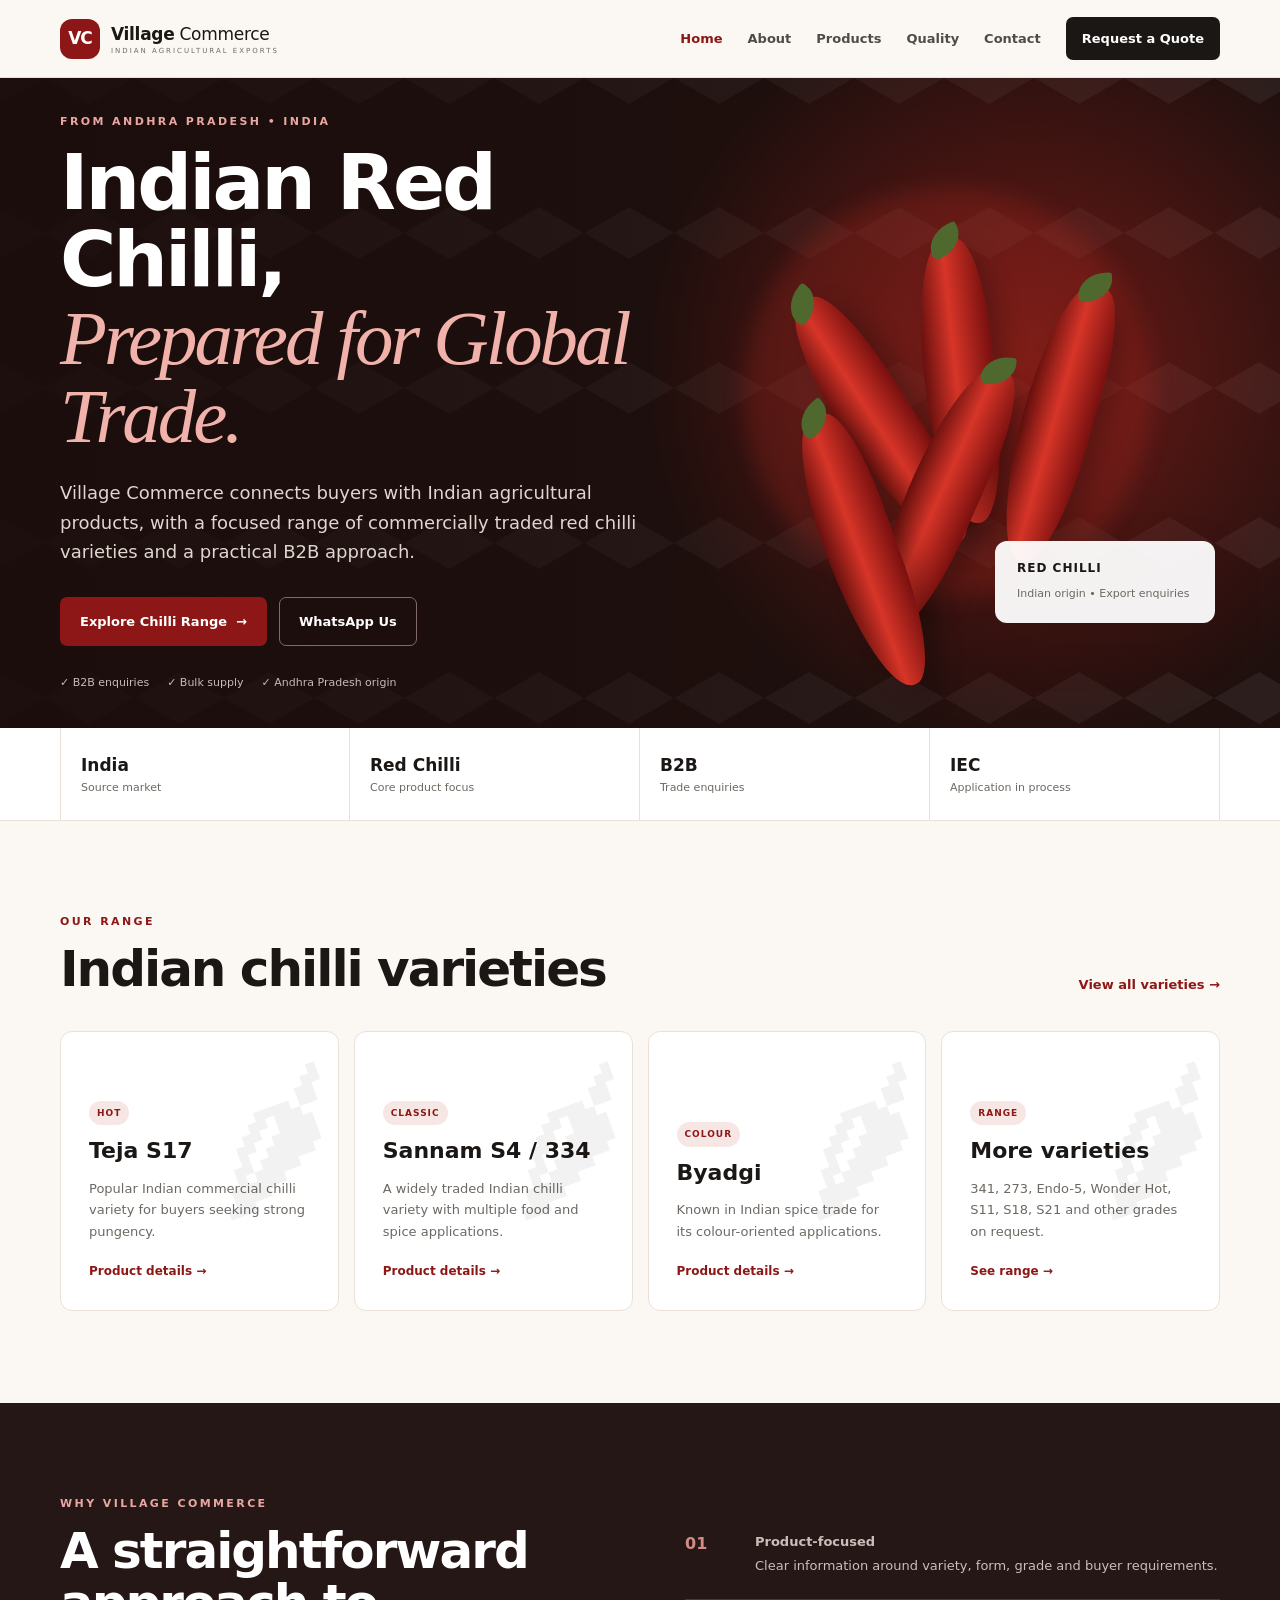
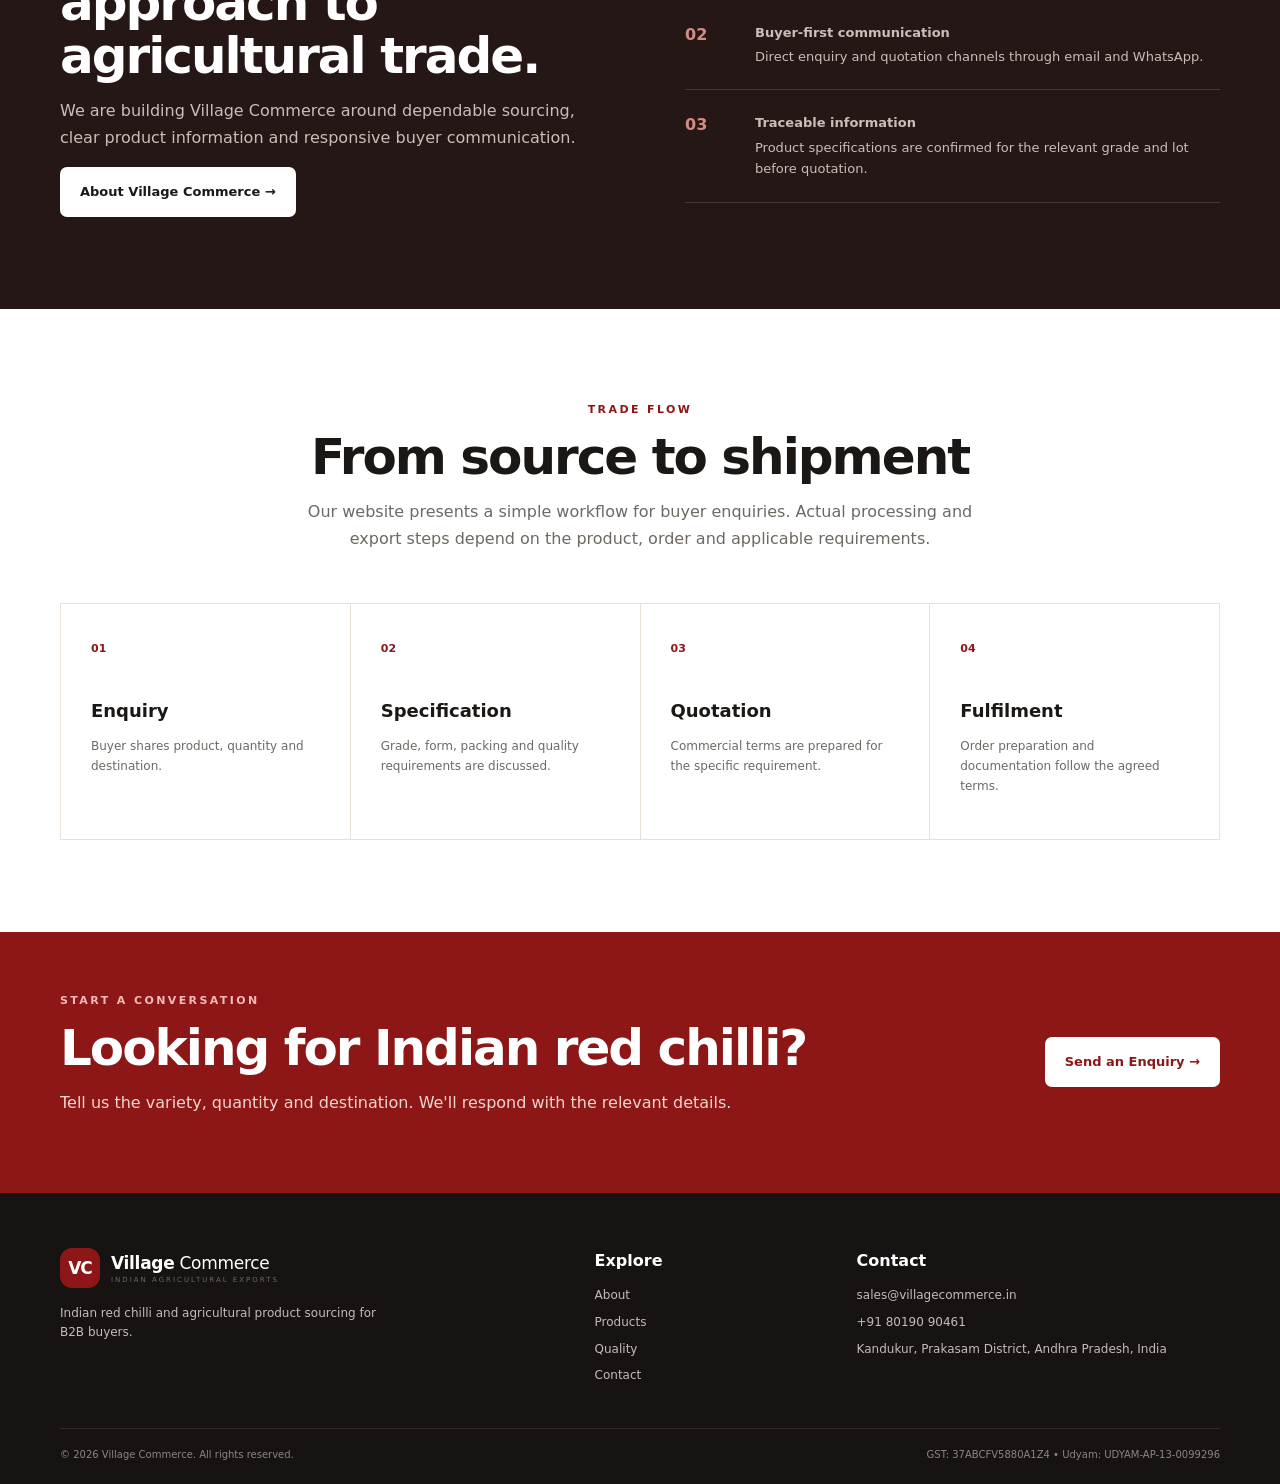
==== index.html @ 152e1442 "Build Village Commerce website" ====
<!DOCTYPE html>
<html lang="en">
<head>
  <meta charset="UTF-8">
  <meta name="viewport" content="width=device-width, initial-scale=1.0">
  <meta name="description" content="Village Commerce — Indian red chilli exporter and agricultural products supplier from Andhra Pradesh, India.">
  <meta name="theme-color" content="#8d1717">
  <title>Village Commerce | Indian Red Chilli Exporter</title>
  <link rel="stylesheet" href="styles.css">
</head>
<body>
<header class="site-header">
  <div class="container nav-wrap">
    <a class="brand" href="index.html"><span class="brand-mark">VC</span><span><b>Village</b> Commerce<small>INDIAN AGRICULTURAL EXPORTS</small></span></a>
    <button class="menu-toggle" aria-label="Open menu">☰</button>
    <nav>
      <a class="active" href="index.html">Home</a>
      <a href="about.html">About</a>
      <a href="products.html">Products</a>
      <a href="quality.html">Quality</a>
      <a href="contact.html">Contact</a>
      <a class="nav-cta" href="contact.html">Request a Quote</a>
    </nav>
  </div>
</header>

<main>
<section class="hero">
  <div class="hero-pattern"></div>
  <div class="container hero-grid">
    <div class="hero-copy">
      <p class="eyebrow">FROM ANDHRA PRADESH • INDIA</p>
      <h1>Indian Red Chilli,<br><em>Prepared for Global Trade.</em></h1>
      <p class="lead">Village Commerce connects buyers with Indian agricultural products, with a focused range of commercially traded red chilli varieties and a practical B2B approach.</p>
      <div class="hero-actions">
        <a class="btn btn-primary" href="products.html">Explore Chilli Range <span>→</span></a>
        <a class="btn btn-ghost" href="https://wa.me/918019090461?text=Hello%20Village%20Commerce%2C%20I%20would%20like%20to%20enquire%20about%20your%20red%20chilli%20products." target="_blank" rel="noopener">WhatsApp Us</a>
      </div>
      <div class="trust-row">
        <span>✓ B2B enquiries</span><span>✓ Bulk supply</span><span>✓ Andhra Pradesh origin</span>
      </div>
    </div>
    <div class="hero-art">
      <div class="art-glow"></div>
      <div class="chilli-cluster">
        <div class="chilli c1"></div><div class="chilli c2"></div><div class="chilli c3"></div><div class="chilli c4"></div><div class="chilli c5"></div>
      </div>
      <div class="art-card"><b>RED CHILLI</b><span>Indian origin • Export enquiries</span></div>
    </div>
  </div>
</section>

<section class="stats">
  <div class="container stat-grid">
    <div><strong>India</strong><span>Source market</span></div>
    <div><strong>Red Chilli</strong><span>Core product focus</span></div>
    <div><strong>B2B</strong><span>Trade enquiries</span></div>
    <div><strong>IEC</strong><span>Application in process</span></div>
  </div>
</section>

<section class="section">
  <div class="container">
    <div class="section-head">
      <div><p class="eyebrow">OUR RANGE</p><h2>Indian chilli varieties</h2></div>
      <a class="text-link" href="products.html">View all varieties →</a>
    </div>
    <div class="product-grid">
      <a class="product-card featured" href="products.html#teja"><span class="pill">HOT</span><h3>Teja S17</h3><p>Popular Indian commercial chilli variety for buyers seeking strong pungency.</p><span class="card-link">Product details →</span></a>
      <a class="product-card" href="products.html#sannam"><span class="pill">CLASSIC</span><h3>Sannam S4 / 334</h3><p>A widely traded Indian chilli variety with multiple food and spice applications.</p><span class="card-link">Product details →</span></a>
      <a class="product-card" href="products.html#byadgi"><span class="pill">COLOUR</span><h3>Byadgi</h3><p>Known in Indian spice trade for its colour-oriented applications.</p><span class="card-link">Product details →</span></a>
      <a class="product-card" href="products.html#more"><span class="pill">RANGE</span><h3>More varieties</h3><p>341, 273, Endo-5, Wonder Hot, S11, S18, S21 and other grades on request.</p><span class="card-link">See range →</span></a>
    </div>
  </div>
</section>

<section class="section split dark">
  <div class="container split-grid">
    <div>
      <p class="eyebrow light">WHY VILLAGE COMMERCE</p>
      <h2>A straightforward approach to agricultural trade.</h2>
      <p>We are building Village Commerce around dependable sourcing, clear product information and responsive buyer communication.</p>
      <a class="btn btn-light" href="about.html">About Village Commerce →</a>
    </div>
    <div class="feature-list">
      <div><b>01</b><span><strong>Product-focused</strong> Clear information around variety, form, grade and buyer requirements.</span></div>
      <div><b>02</b><span><strong>Buyer-first communication</strong> Direct enquiry and quotation channels through email and WhatsApp.</span></div>
      <div><b>03</b><span><strong>Traceable information</strong> Product specifications are confirmed for the relevant grade and lot before quotation.</span></div>
    </div>
  </div>
</section>

<section class="section process">
  <div class="container">
    <div class="section-head centered"><div><p class="eyebrow">TRADE FLOW</p><h2>From source to shipment</h2><p>Our website presents a simple workflow for buyer enquiries. Actual processing and export steps depend on the product, order and applicable requirements.</p></div></div>
    <div class="process-grid">
      <div><i>01</i><h3>Enquiry</h3><p>Buyer shares product, quantity and destination.</p></div>
      <div><i>02</i><h3>Specification</h3><p>Grade, form, packing and quality requirements are discussed.</p></div>
      <div><i>03</i><h3>Quotation</h3><p>Commercial terms are prepared for the specific requirement.</p></div>
      <div><i>04</i><h3>Fulfilment</h3><p>Order preparation and documentation follow the agreed terms.</p></div>
    </div>
  </div>
</section>

<section class="cta-band">
  <div class="container cta-inner"><div><p class="eyebrow">START A CONVERSATION</p><h2>Looking for Indian red chilli?</h2><p>Tell us the variety, quantity and destination. We'll respond with the relevant details.</p></div><a class="btn btn-white" href="contact.html">Send an Enquiry →</a></div>
</section>
</main>

<footer class="footer">
  <div class="container footer-grid">
    <div><a class="brand footer-brand" href="index.html"><span class="brand-mark">VC</span><span><b>Village</b> Commerce<small>INDIAN AGRICULTURAL EXPORTS</small></span></a><p>Indian red chilli and agricultural product sourcing for B2B buyers.</p></div>
    <div><h4>Explore</h4><a href="about.html">About</a><a href="products.html">Products</a><a href="quality.html">Quality</a><a href="contact.html">Contact</a></div>
    <div><h4>Contact</h4><a href="mailto:sales@villagecommerce.in">sales@villagecommerce.in</a><a href="tel:+918019090461">+91 80190 90461</a><span>Kandukur, Prakasam District, Andhra Pradesh, India</span></div>
  </div>
  <div class="container footer-bottom"><span>© <span id="year"></span> Village Commerce. All rights reserved.</span><span>GST: 37ABCFV5880A1Z4 • Udyam: UDYAM-AP-13-0099296</span></div>
</footer>
<script src="script.js"></script>
</body>
</html>
---- styles.css ----
:root{--red:#8d1717;--red2:#b3231e;--ink:#1b1715;--muted:#6e6862;--cream:#fbf8f3;--line:#e9e1d8;--soft:#f3eee7;--white:#fff;--shadow:0 20px 60px rgba(39,23,14,.09)}*{box-sizing:border-box}html{scroll-behavior:smooth}body{margin:0;font-family:Inter,ui-sans-serif,system-ui,-apple-system,BlinkMacSystemFont,"Segoe UI",sans-serif;color:var(--ink);background:var(--cream);line-height:1.65}a{color:inherit;text-decoration:none}.container{width:min(1160px,92%);margin:auto}.site-header{height:78px;background:rgba(251,248,243,.94);backdrop-filter:blur(16px);border-bottom:1px solid var(--line);position:sticky;top:0;z-index:20}.nav-wrap{height:100%;display:flex;align-items:center;justify-content:space-between}.brand{display:flex;align-items:center;gap:11px;font-size:17px;letter-spacing:-.3px}.brand b{font-weight:800}.brand small{display:block;font-size:7px;letter-spacing:2px;color:var(--muted);margin-top:-2px}.brand-mark{width:40px;height:40px;border-radius:12px;background:var(--red);color:#fff;display:grid;place-items:center;font-weight:900;letter-spacing:-1px}nav{display:flex;align-items:center;gap:25px;font-size:13px;font-weight:650}nav a{color:#514b45}nav a:hover,nav a.active{color:var(--red)}.nav-cta{background:var(--ink);color:#fff!important;padding:11px 16px;border-radius:7px}.menu-toggle{display:none;border:0;background:none;font-size:24px}.hero{position:relative;overflow:hidden;background:#241311;color:#fff;min-height:650px;display:flex;align-items:center}.hero:after{content:"";position:absolute;inset:0;background:radial-gradient(circle at 80% 45%,rgba(179,35,30,.55),transparent 35%),linear-gradient(90deg,rgba(26,13,11,.95),rgba(26,13,11,.5));pointer-events:none}.hero-pattern{position:absolute;inset:0;opacity:.12;background-image:linear-gradient(30deg,#fff 12%,transparent 12.5%,transparent 87%,#fff 87.5%,#fff),linear-gradient(150deg,#fff 12%,transparent 12.5%,transparent 87%,#fff 87.5%,#fff);background-size:90px 155px}.hero-grid{display:grid;grid-template-columns:1.05fr .95fr;gap:60px;align-items:center;position:relative;z-index:2}.eyebrow{font-size:11px;letter-spacing:2.4px;font-weight:800;color:var(--red);margin:0 0 12px}.eyebrow.light{color:#eaa7a1}.hero .eyebrow{color:#eaa7a1}.hero h1{font-size:clamp(48px,6vw,78px);line-height:1.01;letter-spacing:-3px;margin:0 0 22px}.hero h1 em{font-family:Georgia,serif;font-weight:400;color:#f0b2aa}.lead{font-size:18px;color:#dfd6d0;max-width:640px}.hero-actions{display:flex;gap:12px;margin-top:30px}.btn{display:inline-flex;align-items:center;justify-content:center;gap:9px;padding:13px 19px;border-radius:7px;border:1px solid transparent;font-weight:800;font-size:13px;cursor:pointer}.btn-primary{background:var(--red);color:#fff}.btn-primary:hover{background:var(--red2)}.btn-ghost{border-color:#806b66;color:#fff}.btn-light{background:#fff;color:var(--ink)}.btn-white{background:#fff;color:var(--red)}.btn-small{padding:9px 12px;background:var(--ink);color:#fff;font-size:12px}.trust-row{display:flex;gap:18px;flex-wrap:wrap;color:#c7bbb4;font-size:11px;margin-top:28px}.hero-art{height:510px;position:relative}.art-glow{position:absolute;width:410px;height:410px;border-radius:50%;background:rgba(202,48,38,.2);filter:blur(10px);left:45px;top:40px}.chilli-cluster{position:absolute;inset:60px 20px 60px 40px;transform:rotate(-8deg)}.chilli{position:absolute;width:70px;height:285px;border-radius:60% 45% 55% 70%;background:linear-gradient(90deg,#67100e,#d73528 45%,#78100f);box-shadow:12px 18px 25px rgba(0,0,0,.22)}.chilli:before{content:"";position:absolute;width:35px;height:28px;border-radius:80% 10% 80% 20%;background:#4e682e;top:-13px;left:17px;transform:rotate(-20deg)}.c1{left:105px;top:60px;transform:rotate(-25deg)}.c2{left:190px;top:30px;transform:rotate(2deg)}.c3{left:280px;top:85px;transform:rotate(24deg)}.c4{left:155px;top:145px;transform:rotate(32deg)}.c5{left:70px;top:185px;transform:rotate(-12deg)}.art-card{position:absolute;bottom:35px;right:5px;background:rgba(255,255,255,.94);color:var(--ink);padding:18px 22px;border-radius:12px;box-shadow:var(--shadow);min-width:220px}.art-card b{display:block;font-size:12px;letter-spacing:1px}.art-card span{font-size:11px;color:var(--muted)}.stats{background:#fff;border-bottom:1px solid var(--line)}.stat-grid{display:grid;grid-template-columns:repeat(4,1fr)}.stat-grid>div{padding:23px 20px;border-right:1px solid var(--line)}.stat-grid>div:first-child{border-left:1px solid var(--line)}.stat-grid strong,.stat-grid span{display:block}.stat-grid strong{font-size:17px}.stat-grid span{font-size:11px;color:var(--muted)}.section{padding:92px 0}.section-head{display:flex;align-items:end;justify-content:space-between;gap:20px;margin-bottom:35px}.section-head h2,.split h2,.cta-band h2{font-size:clamp(34px,4vw,50px);letter-spacing:-2px;line-height:1.05;margin:0}.section-head.centered{justify-content:center;text-align:center}.section-head.centered>div{max-width:700px}.section-head.centered p:not(.eyebrow){color:var(--muted)}.text-link{color:var(--red);font-weight:800;font-size:13px}.product-grid{display:grid;grid-template-columns:repeat(4,1fr);gap:15px}.product-card{min-height:280px;padding:28px;background:#fff;border:1px solid var(--line);border-radius:12px;display:flex;flex-direction:column;justify-content:flex-end;position:relative;overflow:hidden;transition:.25s}.product-card:before{content:"🌶";position:absolute;font-size:150px;opacity:.055;right:-10px;top:-15px;transform:rotate(-20deg)}.product-card:hover{transform:translateY(-5px);box-shadow:var(--shadow)}.product-card h3{font-size:22px;margin:8px 0}.product-card p{font-size:13px;color:var(--muted);margin:0 0 20px}.pill{display:inline-flex;width:max-content;padding:5px 8px;border-radius:20px;background:#f7e7e4;color:var(--red);font-size:9px;font-weight:900;letter-spacing:1px}.card-link{font-size:12px;font-weight:800;color:var(--red)}.dark{background:#241715;color:#fff}.split-grid{display:grid;grid-template-columns:1fr 1fr;gap:90px;align-items:center}.split p{color:#cbbeb8}.feature-list{display:grid;gap:0}.feature-list>div{display:grid;grid-template-columns:55px 1fr;gap:15px;padding:22px 0;border-bottom:1px solid #4a3632}.feature-list b{color:#d38b84}.feature-list strong{display:block;margin-bottom:3px}.feature-list span{color:#cbbeb8;font-size:13px}.process{background:#fff}.process-grid{display:grid;grid-template-columns:repeat(4,1fr);gap:1px;background:var(--line);border:1px solid var(--line)}.process-grid>div{background:#fff;padding:30px;min-height:190px}.process-grid i{font-style:normal;color:var(--red);font-weight:900;font-size:11px}.process-grid h3{margin:35px 0 7px;font-size:18px}.process-grid p{font-size:12px;color:var(--muted)}.cta-band{background:var(--red);color:#fff;padding:60px 0}.cta-inner{display:flex;justify-content:space-between;align-items:center;gap:30px}.cta-band .eyebrow{color:#f3bbb6}.cta-band h2{margin-bottom:10px}.cta-band p:not(.eyebrow){color:#f3d5d1}.footer{background:#171313;color:#c5bcb8;padding:55px 0 20px}.footer-grid{display:grid;grid-template-columns:1.6fr .7fr 1.2fr;gap:50px}.footer .brand{color:#fff}.footer-brand{margin-bottom:16px}.footer p{font-size:12px;max-width:340px}.footer h4{color:#fff;margin:0 0 12px}.footer-grid>div>a:not(.brand),.footer-grid>div>span{display:block;font-size:12px;margin:7px 0}.footer-grid>div>a:not(.brand):hover{color:#fff}.footer-bottom{border-top:1px solid #312a28;margin-top:35px;padding-top:18px;display:flex;justify-content:space-between;gap:20px;font-size:10px;color:#8e8580}.page-hero{padding:90px 0 75px;background:#f0e9e0;border-bottom:1px solid var(--line)}.page-hero h1{font-size:clamp(42px,5vw,68px);letter-spacing:-2.8px;line-height:1.05;max-width:900px;margin:0 0 18px}.page-hero p:not(.eyebrow){font-size:17px;color:var(--muted);max-width:720px}.about-grid,.contact-grid{display:grid;grid-template-columns:1fr 1fr;gap:70px;align-items:start}.about-grid h2,.contact-info h2,.quote-form h2{font-size:42px;letter-spacing:-2px;line-height:1.08;margin:0 0 18px}.about-grid p{color:var(--muted)}.info-panel{background:#fff;border:1px solid var(--line);border-radius:14px;padding:30px;box-shadow:var(--shadow)}.panel-label{font-size:9px;letter-spacing:2px;color:var(--red);font-weight:900}.info-panel h3{font-size:25px;margin:15px 0 20px}.info-panel dl{margin:0}.info-panel dt{font-size:10px;text-transform:uppercase;letter-spacing:1px;color:#948b84;margin-top:16px}.info-panel dd{margin:3px 0 0;font-weight:700}.soft{background:#f3eee7}.three-grid{display:grid;grid-template-columns:repeat(3,1fr);gap:16px}.three-grid article{background:#fff;padding:30px;border:1px solid var(--line);border-radius:12px}.three-grid h3{margin:10px 0}.three-grid p{font-size:13px;color:var(--muted)}.number{font-weight:900;color:var(--red)}.notice{padding:17px 20px;background:#fff6e9;border:1px solid #f0d9b0;border-radius:9px;color:#715329;font-size:12px;margin-bottom:25px}.catalog{display:grid;grid-template-columns:1fr 1fr;gap:15px}.catalog-card{background:#fff;border:1px solid var(--line);border-radius:12px;padding:27px;display:grid;grid-template-columns:48px 1fr auto;gap:17px;align-items:center}.catalog-no{font-size:12px;color:#a39a93;font-weight:900}.catalog-card h2{font-size:23px;margin:7px 0}.catalog-card p{font-size:12px;color:var(--muted);margin:0 0 13px}.tags{display:flex;gap:7px;flex-wrap:wrap}.tags span{font-size:9px;border:1px solid var(--line);border-radius:20px;padding:3px 7px;color:#777}.process-large{max-width:850px;margin:auto}.step{display:grid;grid-template-columns:80px 1fr;gap:20px;padding:30px 0;border-bottom:1px solid var(--line)}.step>span{font-size:12px;color:var(--red);font-weight:900}.step h2{font-size:24px;margin:0 0 5px}.step p{font-size:13px;color:var(--muted);margin:0}.contact-info{position:sticky;top:110px}.contact-line{display:flex;gap:15px;padding:18px 0;border-bottom:1px solid var(--line)}.contact-line>span{width:36px;height:36px;border-radius:50%;background:#f2e6e2;display:grid;place-items:center;color:var(--red)}.contact-line small,.contact-line b{display:block}.contact-line small{font-size:9px;text-transform:uppercase;letter-spacing:1px;color:#928984}.contact-line b{font-size:13px;margin-top:3px}.contact-note{margin-top:25px;background:#fff;border:1px solid var(--line);border-radius:10px;padding:20px}.contact-note b,.contact-note span{display:block;font-size:11px;margin:5px 0}.quote-form{background:#fff;border:1px solid var(--line);border-radius:14px;padding:35px;box-shadow:var(--shadow)}label{display:block;font-size:11px;font-weight:800;margin:16px 0;color:#504944}input,select,textarea{width:100%;font:inherit;font-size:13px;border:1px solid #ddd3ca;border-radius:7px;background:#fff;padding:12px 13px;margin-top:6px;outline:none}input:focus,select:focus,textarea:focus{border-color:var(--red);box-shadow:0 0 0 3px rgba(141,23,23,.08)}textarea{resize:vertical}.form-row{display:grid;grid-template-columns:1fr 1fr;gap:14px}.form-help{font-size:10px;color:#8b837e;margin:12px 0 0}.quote-form .btn{border:0;width:100%;margin-top:8px}
@media(max-width:900px){nav{display:none}.menu-toggle{display:block}.nav-wrap.open nav{display:flex;position:absolute;left:4%;right:4%;top:70px;background:#fff;border:1px solid var(--line);border-radius:10px;padding:14px;flex-direction:column;align-items:stretch;box-shadow:var(--shadow)}.nav-wrap.open nav a{padding:8px}.hero-grid,.split-grid,.about-grid,.contact-grid{grid-template-columns:1fr}.hero{min-height:auto;padding:70px 0}.hero-art{height:420px}.product-grid{grid-template-columns:1fr 1fr}.process-grid{grid-template-columns:1fr 1fr}.catalog{grid-template-columns:1fr}.contact-info{position:static}.footer-grid{grid-template-columns:1fr 1fr}.footer-grid>div:first-child{grid-column:1/-1}.cta-inner{flex-direction:column;align-items:flex-start}.stat-grid{grid-template-columns:1fr 1fr}.stat-grid>div:nth-child(odd){border-left:1px solid var(--line)}}@media(max-width:560px){.section{padding:65px 0}.hero h1{font-size:45px;letter-spacing:-2px}.hero-art{height:340px}.chilli{width:55px;height:225px}.c1{left:60px}.c2{left:130px}.c3{left:195px}.c4{left:110px;top:120px}.c5{left:45px;top:155px}.product-grid,.process-grid,.three-grid,.footer-grid{grid-template-columns:1fr}.catalog-card{grid-template-columns:32px 1fr}.catalog-card .btn{grid-column:2;justify-self:start}.form-row{grid-template-columns:1fr}.footer-bottom{flex-direction:column}.page-hero{padding:65px 0 55px}.page-hero h1{font-size:43px}.about-grid h2,.contact-info h2,.quote-form h2{font-size:35px}}
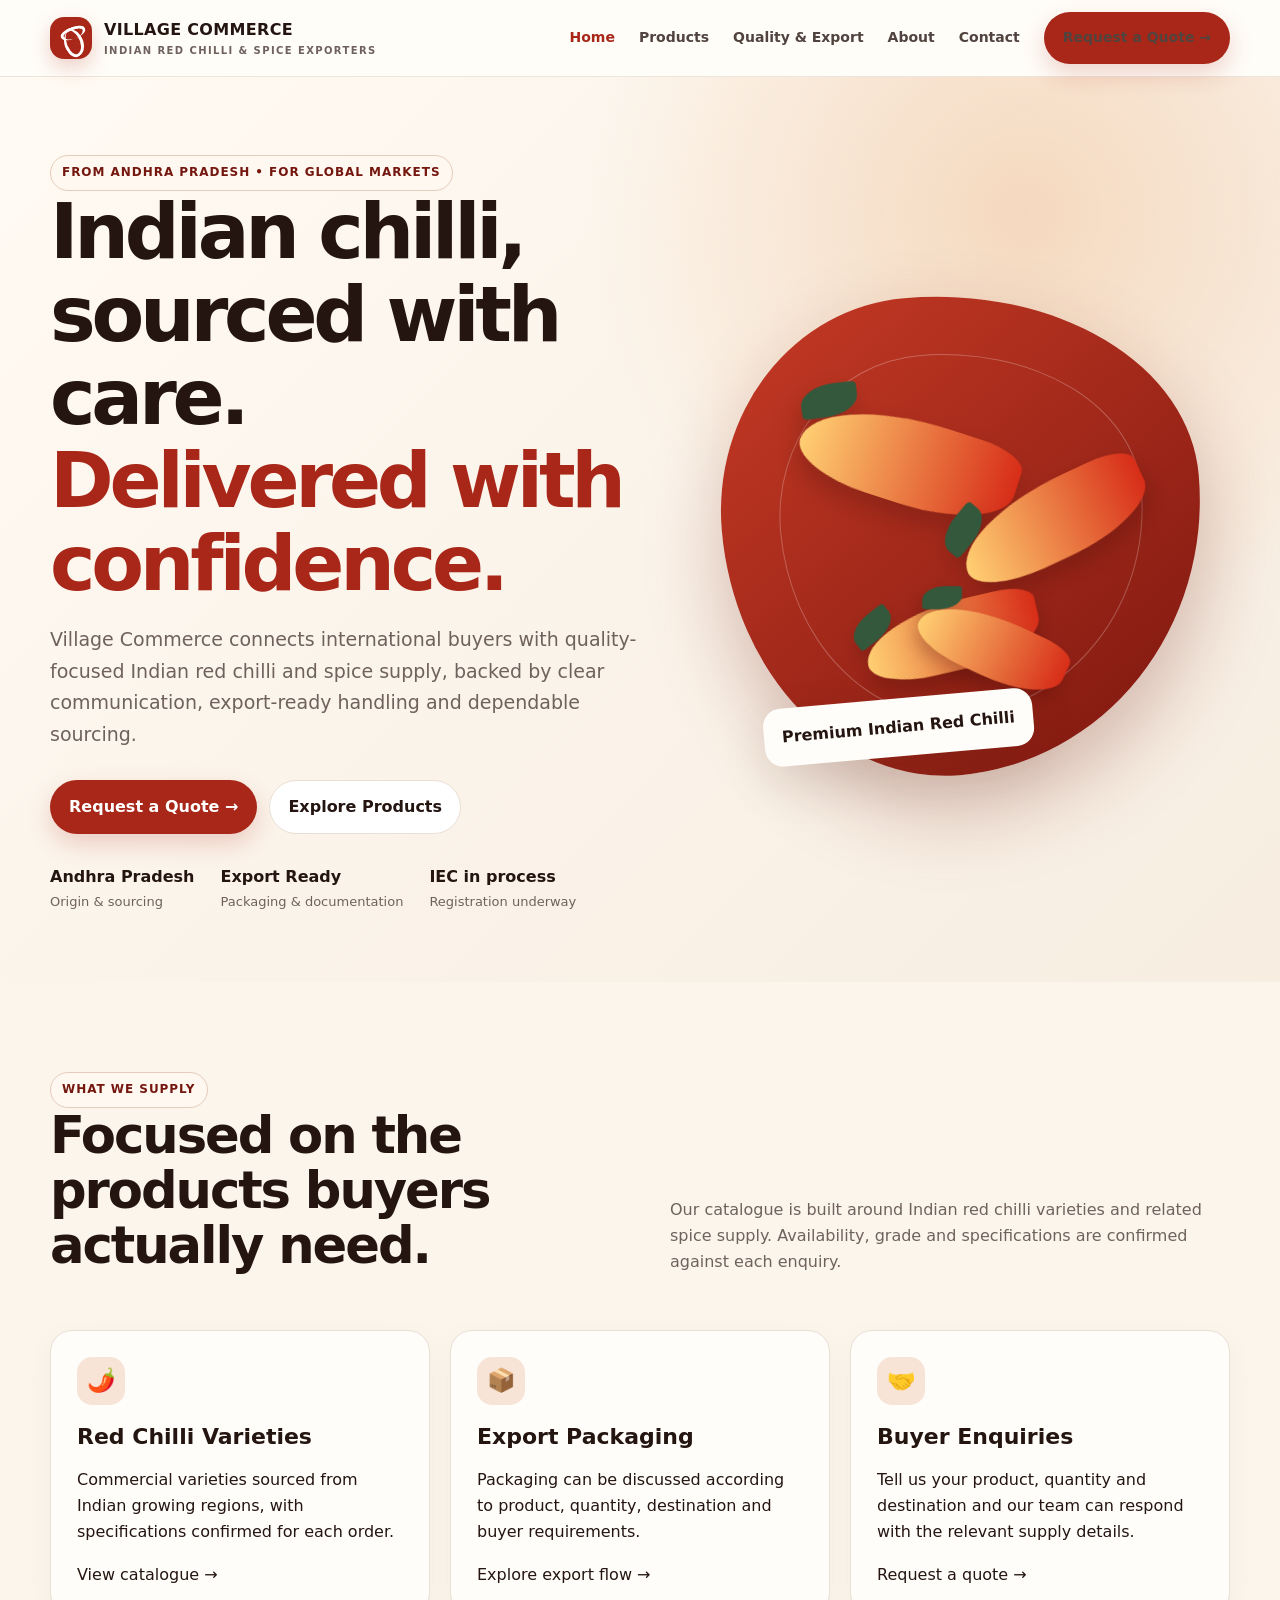
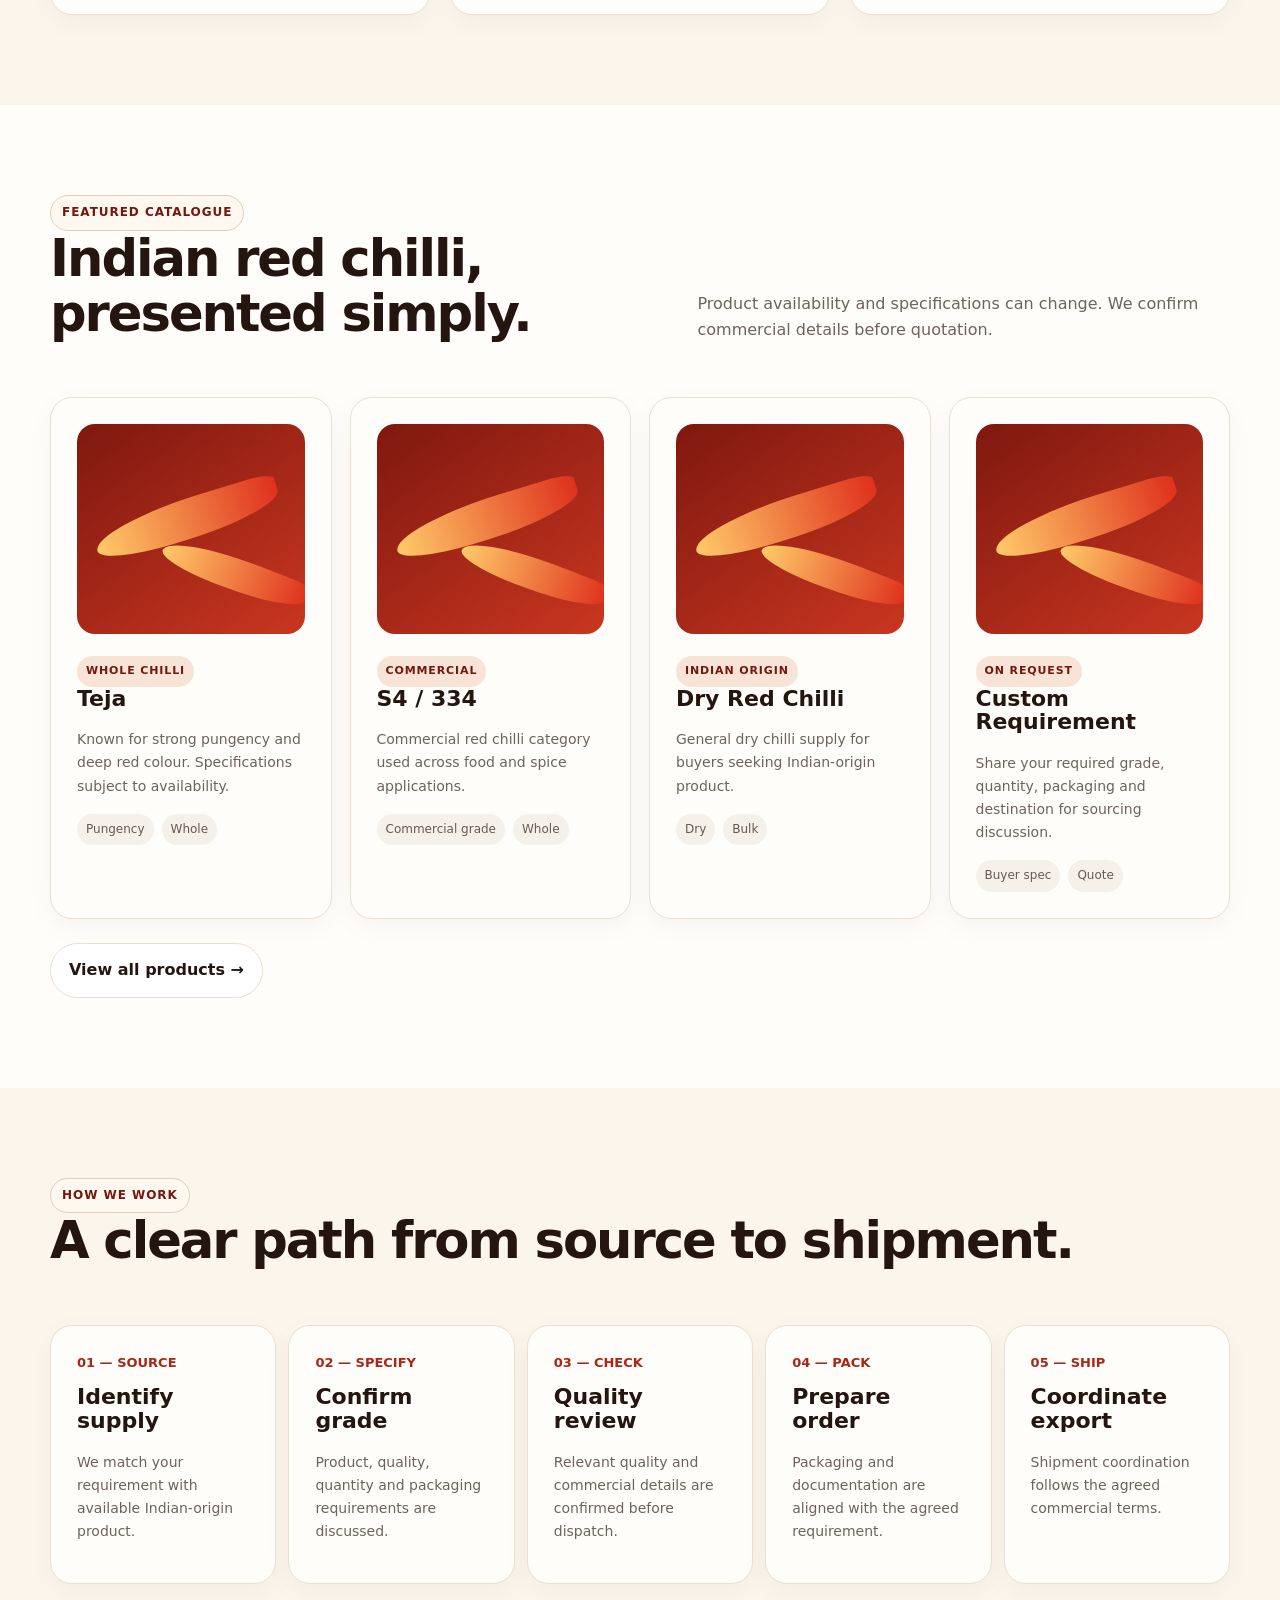
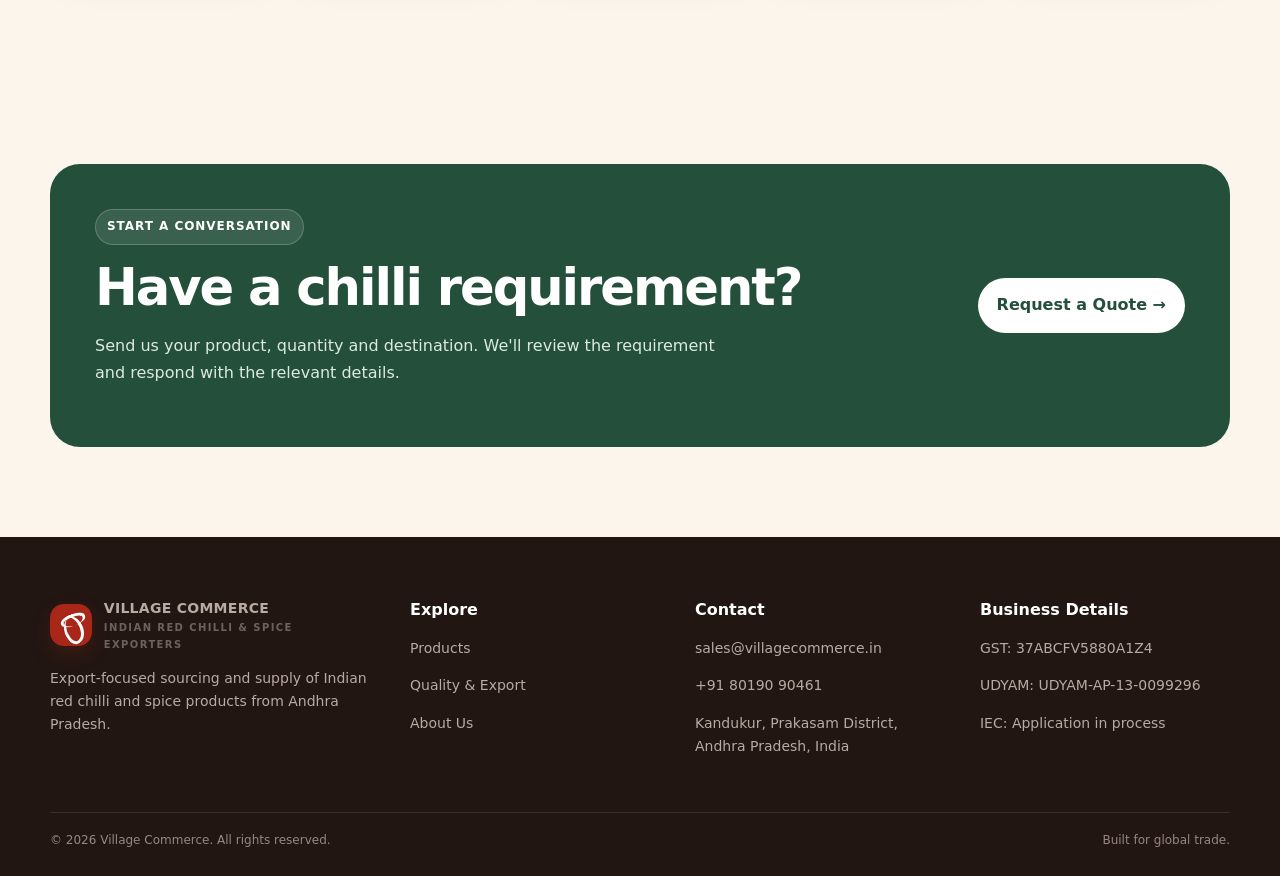
==== commit 1236988b: "Build Village Commerce V2" ====
--- a/index.html
+++ b/index.html
@@ -1,120 +1,85 @@
-<!DOCTYPE html>
-<html lang="en">
-<head>
-  <meta charset="UTF-8">
-  <meta name="viewport" content="width=device-width, initial-scale=1.0">
-  <meta name="description" content="Village Commerce — Indian red chilli exporter and agricultural products supplier from Andhra Pradesh, India.">
-  <meta name="theme-color" content="#8d1717">
-  <title>Village Commerce | Indian Red Chilli Exporter</title>
-  <link rel="stylesheet" href="styles.css">
-</head>
-<body>
+<!doctype html><html lang="en"><head><meta charset="utf-8"><meta name="viewport" content="width=device-width,initial-scale=1"><meta name="description" content="Village Commerce — Indian red chilli and spice exporters from Andhra Pradesh."><title>Indian Red Chilli & Spice Exporters | Village Commerce</title><link rel="stylesheet" href="styles.css"></head><body>
 <header class="site-header">
-  <div class="container nav-wrap">
-    <a class="brand" href="index.html"><span class="brand-mark">VC</span><span><b>Village</b> Commerce<small>INDIAN AGRICULTURAL EXPORTS</small></span></a>
-    <button class="menu-toggle" aria-label="Open menu">☰</button>
-    <nav>
+  <div class="container nav">
+    <a class="brand" href="index.html"><span class="brand-mark"></span><span>VILLAGE COMMERCE<small>Indian Red Chilli & Spice Exporters</small></span></a>
+    <button class="menu-btn" data-menu aria-label="Open menu">☰</button>
+    <nav class="nav-links">
       <a class="active" href="index.html">Home</a>
-      <a href="about.html">About</a>
-      <a href="products.html">Products</a>
-      <a href="quality.html">Quality</a>
-      <a href="contact.html">Contact</a>
-      <a class="nav-cta" href="contact.html">Request a Quote</a>
+      <a class="" href="products.html">Products</a>
+      <a class="" href="quality.html">Quality & Export</a>
+      <a class="" href="about.html">About</a>
+      <a class="" href="contact.html">Contact</a>
+      <a class="nav-cta" href="contact.html">Request a Quote →</a>
     </nav>
   </div>
 </header>
 
 <main>
 <section class="hero">
-  <div class="hero-pattern"></div>
-  <div class="container hero-grid">
-    <div class="hero-copy">
-      <p class="eyebrow">FROM ANDHRA PRADESH • INDIA</p>
-      <h1>Indian Red Chilli,<br><em>Prepared for Global Trade.</em></h1>
-      <p class="lead">Village Commerce connects buyers with Indian agricultural products, with a focused range of commercially traded red chilli varieties and a practical B2B approach.</p>
-      <div class="hero-actions">
-        <a class="btn btn-primary" href="products.html">Explore Chilli Range <span>→</span></a>
-        <a class="btn btn-ghost" href="https://wa.me/918019090461?text=Hello%20Village%20Commerce%2C%20I%20would%20like%20to%20enquire%20about%20your%20red%20chilli%20products." target="_blank" rel="noopener">WhatsApp Us</a>
-      </div>
-      <div class="trust-row">
-        <span>✓ B2B enquiries</span><span>✓ Bulk supply</span><span>✓ Andhra Pradesh origin</span>
-      </div>
-    </div>
-    <div class="hero-art">
-      <div class="art-glow"></div>
-      <div class="chilli-cluster">
-        <div class="chilli c1"></div><div class="chilli c2"></div><div class="chilli c3"></div><div class="chilli c4"></div><div class="chilli c5"></div>
-      </div>
-      <div class="art-card"><b>RED CHILLI</b><span>Indian origin • Export enquiries</span></div>
-    </div>
-  </div>
-</section>
-
-<section class="stats">
-  <div class="container stat-grid">
-    <div><strong>India</strong><span>Source market</span></div>
-    <div><strong>Red Chilli</strong><span>Core product focus</span></div>
-    <div><strong>B2B</strong><span>Trade enquiries</span></div>
-    <div><strong>IEC</strong><span>Application in process</span></div>
-  </div>
+<div class="container hero-grid">
+<div>
+<span class="eyebrow">From Andhra Pradesh • For Global Markets</span>
+<h1>Indian chilli, sourced with care. <span style="color:var(--red)">Delivered with confidence.</span></h1>
+<p class="lead">Village Commerce connects international buyers with quality-focused Indian red chilli and spice supply, backed by clear communication, export-ready handling and dependable sourcing.</p>
+<div class="hero-actions"><a class="btn btn-primary" href="contact.html">Request a Quote →</a><a class="btn btn-secondary" href="products.html">Explore Products</a></div>
+<div class="trust-row"><div class="trust-item"><strong>Andhra Pradesh</strong>Origin & sourcing</div><div class="trust-item"><strong>Export Ready</strong>Packaging & documentation</div><div class="trust-item"><strong>IEC in process</strong>Registration underway</div></div>
+</div>
+<div class="hero-art"><div class="art-card"><span class="chilli c1"></span><span class="chilli c2"></span><span class="chilli c3"></span><span class="chilli c4"></span><div class="art-label">Premium Indian Red Chilli</div></div></div>
+</div>
 </section>
 
 <section class="section">
-  <div class="container">
-    <div class="section-head">
-      <div><p class="eyebrow">OUR RANGE</p><h2>Indian chilli varieties</h2></div>
-      <a class="text-link" href="products.html">View all varieties →</a>
-    </div>
-    <div class="product-grid">
-      <a class="product-card featured" href="products.html#teja"><span class="pill">HOT</span><h3>Teja S17</h3><p>Popular Indian commercial chilli variety for buyers seeking strong pungency.</p><span class="card-link">Product details →</span></a>
-      <a class="product-card" href="products.html#sannam"><span class="pill">CLASSIC</span><h3>Sannam S4 / 334</h3><p>A widely traded Indian chilli variety with multiple food and spice applications.</p><span class="card-link">Product details →</span></a>
-      <a class="product-card" href="products.html#byadgi"><span class="pill">COLOUR</span><h3>Byadgi</h3><p>Known in Indian spice trade for its colour-oriented applications.</p><span class="card-link">Product details →</span></a>
-      <a class="product-card" href="products.html#more"><span class="pill">RANGE</span><h3>More varieties</h3><p>341, 273, Endo-5, Wonder Hot, S11, S18, S21 and other grades on request.</p><span class="card-link">See range →</span></a>
-    </div>
-  </div>
+<div class="container">
+<div class="section-head"><div><span class="eyebrow">What we supply</span><h2>Focused on the products buyers actually need.</h2></div><p>Our catalogue is built around Indian red chilli varieties and related spice supply. Availability, grade and specifications are confirmed against each enquiry.</p></div>
+<div class="grid-3">
+<article class="card"><div class="icon">🌶️</div><h3>Red Chilli Varieties</h3><p>Commercial varieties sourced from Indian growing regions, with specifications confirmed for each order.</p><a href="products.html">View catalogue →</a></article>
+<article class="card"><div class="icon">📦</div><h3>Export Packaging</h3><p>Packaging can be discussed according to product, quantity, destination and buyer requirements.</p><a href="quality.html">Explore export flow →</a></article>
+<article class="card"><div class="icon">🤝</div><h3>Buyer Enquiries</h3><p>Tell us your product, quantity and destination and our team can respond with the relevant supply details.</p><a href="contact.html">Request a quote →</a></article>
+</div>
+</div>
 </section>
 
-<section class="section split dark">
-  <div class="container split-grid">
-    <div>
-      <p class="eyebrow light">WHY VILLAGE COMMERCE</p>
-      <h2>A straightforward approach to agricultural trade.</h2>
-      <p>We are building Village Commerce around dependable sourcing, clear product information and responsive buyer communication.</p>
-      <a class="btn btn-light" href="about.html">About Village Commerce →</a>
-    </div>
-    <div class="feature-list">
-      <div><b>01</b><span><strong>Product-focused</strong> Clear information around variety, form, grade and buyer requirements.</span></div>
-      <div><b>02</b><span><strong>Buyer-first communication</strong> Direct enquiry and quotation channels through email and WhatsApp.</span></div>
-      <div><b>03</b><span><strong>Traceable information</strong> Product specifications are confirmed for the relevant grade and lot before quotation.</span></div>
-    </div>
-  </div>
+<section class="section section-alt">
+<div class="container">
+<div class="section-head"><div><span class="eyebrow">Featured catalogue</span><h2>Indian red chilli, presented simply.</h2></div><p>Product availability and specifications can change. We confirm commercial details before quotation.</p></div>
+<div class="grid-4">
+<article class="card product-card"><div class="product-visual"></div><span class="product-tag">Whole chilli</span><h3>Teja</h3><p>Known for strong pungency and deep red colour. Specifications subject to availability.</p><div class="product-meta"><span class="pill">Pungency</span><span class="pill">Whole</span></div></article>
+<article class="card product-card"><div class="product-visual"></div><span class="product-tag">Commercial</span><h3>S4 / 334</h3><p>Commercial red chilli category used across food and spice applications.</p><div class="product-meta"><span class="pill">Commercial grade</span><span class="pill">Whole</span></div></article>
+<article class="card product-card"><div class="product-visual"></div><span class="product-tag">Indian origin</span><h3>Dry Red Chilli</h3><p>General dry chilli supply for buyers seeking Indian-origin product.</p><div class="product-meta"><span class="pill">Dry</span><span class="pill">Bulk</span></div></article>
+<article class="card product-card"><div class="product-visual"></div><span class="product-tag">On request</span><h3>Custom Requirement</h3><p>Share your required grade, quantity, packaging and destination for sourcing discussion.</p><div class="product-meta"><span class="pill">Buyer spec</span><span class="pill">Quote</span></div></article>
+</div>
+<div style="margin-top:24px"><a class="btn btn-secondary" href="products.html">View all products →</a></div>
+</div>
 </section>
 
-<section class="section process">
-  <div class="container">
-    <div class="section-head centered"><div><p class="eyebrow">TRADE FLOW</p><h2>From source to shipment</h2><p>Our website presents a simple workflow for buyer enquiries. Actual processing and export steps depend on the product, order and applicable requirements.</p></div></div>
-    <div class="process-grid">
-      <div><i>01</i><h3>Enquiry</h3><p>Buyer shares product, quantity and destination.</p></div>
-      <div><i>02</i><h3>Specification</h3><p>Grade, form, packing and quality requirements are discussed.</p></div>
-      <div><i>03</i><h3>Quotation</h3><p>Commercial terms are prepared for the specific requirement.</p></div>
-      <div><i>04</i><h3>Fulfilment</h3><p>Order preparation and documentation follow the agreed terms.</p></div>
-    </div>
-  </div>
+<section class="section">
+<div class="container">
+<div class="section-head"><div><span class="eyebrow">How we work</span><h2>A clear path from source to shipment.</h2></div></div>
+<div class="steps">
+<div class="card step"><div class="step-num">01 — SOURCE</div><h3>Identify supply</h3><p>We match your requirement with available Indian-origin product.</p></div>
+<div class="card step"><div class="step-num">02 — SPECIFY</div><h3>Confirm grade</h3><p>Product, quality, quantity and packaging requirements are discussed.</p></div>
+<div class="card step"><div class="step-num">03 — CHECK</div><h3>Quality review</h3><p>Relevant quality and commercial details are confirmed before dispatch.</p></div>
+<div class="card step"><div class="step-num">04 — PACK</div><h3>Prepare order</h3><p>Packaging and documentation are aligned with the agreed requirement.</p></div>
+<div class="card step"><div class="step-num">05 — SHIP</div><h3>Coordinate export</h3><p>Shipment coordination follows the agreed commercial terms.</p></div>
+</div>
+</div>
 </section>
 
-<section class="cta-band">
-  <div class="container cta-inner"><div><p class="eyebrow">START A CONVERSATION</p><h2>Looking for Indian red chilli?</h2><p>Tell us the variety, quantity and destination. We'll respond with the relevant details.</p></div><a class="btn btn-white" href="contact.html">Send an Enquiry →</a></div>
+<section class="section">
+<div class="container">
+<div class="banner"><div><span class="eyebrow" style="background:rgba(255,255,255,.1);color:#fff;border-color:rgba(255,255,255,.2)">Start a conversation</span><h2 style="margin-top:15px">Have a chilli requirement?</h2><p>Send us your product, quantity and destination. We'll review the requirement and respond with the relevant details.</p></div><a class="btn" href="contact.html">Request a Quote →</a></div>
+</div>
 </section>
 </main>
 
-<footer class="footer">
+<footer class="site-footer">
   <div class="container footer-grid">
-    <div><a class="brand footer-brand" href="index.html"><span class="brand-mark">VC</span><span><b>Village</b> Commerce<small>INDIAN AGRICULTURAL EXPORTS</small></span></a><p>Indian red chilli and agricultural product sourcing for B2B buyers.</p></div>
-    <div><h4>Explore</h4><a href="about.html">About</a><a href="products.html">Products</a><a href="quality.html">Quality</a><a href="contact.html">Contact</a></div>
-    <div><h4>Contact</h4><a href="mailto:sales@villagecommerce.in">sales@villagecommerce.in</a><a href="tel:+918019090461">+91 80190 90461</a><span>Kandukur, Prakasam District, Andhra Pradesh, India</span></div>
+    <div><a class="brand" href="index.html"><span class="brand-mark"></span><span>VILLAGE COMMERCE<small>Indian Red Chilli & Spice Exporters</small></span></a><p>Export-focused sourcing and supply of Indian red chilli and spice products from Andhra Pradesh.</p></div>
+    <div><h4>Explore</h4><p><a href="products.html">Products</a></p><p><a href="quality.html">Quality & Export</a></p><p><a href="about.html">About Us</a></p></div>
+    <div><h4>Contact</h4><p><a href="mailto:sales@villagecommerce.in">sales@villagecommerce.in</a></p><p><a href="tel:+918019090461">+91 80190 90461</a></p><p>Kandukur, Prakasam District, Andhra Pradesh, India</p></div>
+    <div><h4>Business Details</h4><p>GST: 37ABCFV5880A1Z4</p><p>UDYAM: UDYAM-AP-13-0099296</p><p>IEC: Application in process</p></div>
   </div>
-  <div class="container footer-bottom"><span>© <span id="year"></span> Village Commerce. All rights reserved.</span><span>GST: 37ABCFV5880A1Z4 • Udyam: UDYAM-AP-13-0099296</span></div>
+  <div class="container footer-bottom"><span>© <span data-year></span> Village Commerce. All rights reserved.</span><span>Built for global trade.</span></div>
 </footer>
 <script src="script.js"></script>
-</body>
-</html>+</body></html>
--- a/styles.css
+++ b/styles.css
@@ -1,2 +1,79 @@
-:root{--red:#8d1717;--red2:#b3231e;--ink:#1b1715;--muted:#6e6862;--cream:#fbf8f3;--line:#e9e1d8;--soft:#f3eee7;--white:#fff;--shadow:0 20px 60px rgba(39,23,14,.09)}*{box-sizing:border-box}html{scroll-behavior:smooth}body{margin:0;font-family:Inter,ui-sans-serif,system-ui,-apple-system,BlinkMacSystemFont,"Segoe UI",sans-serif;color:var(--ink);background:var(--cream);line-height:1.65}a{color:inherit;text-decoration:none}.container{width:min(1160px,92%);margin:auto}.site-header{height:78px;background:rgba(251,248,243,.94);backdrop-filter:blur(16px);border-bottom:1px solid var(--line);position:sticky;top:0;z-index:20}.nav-wrap{height:100%;display:flex;align-items:center;justify-content:space-between}.brand{display:flex;align-items:center;gap:11px;font-size:17px;letter-spacing:-.3px}.brand b{font-weight:800}.brand small{display:block;font-size:7px;letter-spacing:2px;color:var(--muted);margin-top:-2px}.brand-mark{width:40px;height:40px;border-radius:12px;background:var(--red);color:#fff;display:grid;place-items:center;font-weight:900;letter-spacing:-1px}nav{display:flex;align-items:center;gap:25px;font-size:13px;font-weight:650}nav a{color:#514b45}nav a:hover,nav a.active{color:var(--red)}.nav-cta{background:var(--ink);color:#fff!important;padding:11px 16px;border-radius:7px}.menu-toggle{display:none;border:0;background:none;font-size:24px}.hero{position:relative;overflow:hidden;background:#241311;color:#fff;min-height:650px;display:flex;align-items:center}.hero:after{content:"";position:absolute;inset:0;background:radial-gradient(circle at 80% 45%,rgba(179,35,30,.55),transparent 35%),linear-gradient(90deg,rgba(26,13,11,.95),rgba(26,13,11,.5));pointer-events:none}.hero-pattern{position:absolute;inset:0;opacity:.12;background-image:linear-gradient(30deg,#fff 12%,transparent 12.5%,transparent 87%,#fff 87.5%,#fff),linear-gradient(150deg,#fff 12%,transparent 12.5%,transparent 87%,#fff 87.5%,#fff);background-size:90px 155px}.hero-grid{display:grid;grid-template-columns:1.05fr .95fr;gap:60px;align-items:center;position:relative;z-index:2}.eyebrow{font-size:11px;letter-spacing:2.4px;font-weight:800;color:var(--red);margin:0 0 12px}.eyebrow.light{color:#eaa7a1}.hero .eyebrow{color:#eaa7a1}.hero h1{font-size:clamp(48px,6vw,78px);line-height:1.01;letter-spacing:-3px;margin:0 0 22px}.hero h1 em{font-family:Georgia,serif;font-weight:400;color:#f0b2aa}.lead{font-size:18px;color:#dfd6d0;max-width:640px}.hero-actions{display:flex;gap:12px;margin-top:30px}.btn{display:inline-flex;align-items:center;justify-content:center;gap:9px;padding:13px 19px;border-radius:7px;border:1px solid transparent;font-weight:800;font-size:13px;cursor:pointer}.btn-primary{background:var(--red);color:#fff}.btn-primary:hover{background:var(--red2)}.btn-ghost{border-color:#806b66;color:#fff}.btn-light{background:#fff;color:var(--ink)}.btn-white{background:#fff;color:var(--red)}.btn-small{padding:9px 12px;background:var(--ink);color:#fff;font-size:12px}.trust-row{display:flex;gap:18px;flex-wrap:wrap;color:#c7bbb4;font-size:11px;margin-top:28px}.hero-art{height:510px;position:relative}.art-glow{position:absolute;width:410px;height:410px;border-radius:50%;background:rgba(202,48,38,.2);filter:blur(10px);left:45px;top:40px}.chilli-cluster{position:absolute;inset:60px 20px 60px 40px;transform:rotate(-8deg)}.chilli{position:absolute;width:70px;height:285px;border-radius:60% 45% 55% 70%;background:linear-gradient(90deg,#67100e,#d73528 45%,#78100f);box-shadow:12px 18px 25px rgba(0,0,0,.22)}.chilli:before{content:"";position:absolute;width:35px;height:28px;border-radius:80% 10% 80% 20%;background:#4e682e;top:-13px;left:17px;transform:rotate(-20deg)}.c1{left:105px;top:60px;transform:rotate(-25deg)}.c2{left:190px;top:30px;transform:rotate(2deg)}.c3{left:280px;top:85px;transform:rotate(24deg)}.c4{left:155px;top:145px;transform:rotate(32deg)}.c5{left:70px;top:185px;transform:rotate(-12deg)}.art-card{position:absolute;bottom:35px;right:5px;background:rgba(255,255,255,.94);color:var(--ink);padding:18px 22px;border-radius:12px;box-shadow:var(--shadow);min-width:220px}.art-card b{display:block;font-size:12px;letter-spacing:1px}.art-card span{font-size:11px;color:var(--muted)}.stats{background:#fff;border-bottom:1px solid var(--line)}.stat-grid{display:grid;grid-template-columns:repeat(4,1fr)}.stat-grid>div{padding:23px 20px;border-right:1px solid var(--line)}.stat-grid>div:first-child{border-left:1px solid var(--line)}.stat-grid strong,.stat-grid span{display:block}.stat-grid strong{font-size:17px}.stat-grid span{font-size:11px;color:var(--muted)}.section{padding:92px 0}.section-head{display:flex;align-items:end;justify-content:space-between;gap:20px;margin-bottom:35px}.section-head h2,.split h2,.cta-band h2{font-size:clamp(34px,4vw,50px);letter-spacing:-2px;line-height:1.05;margin:0}.section-head.centered{justify-content:center;text-align:center}.section-head.centered>div{max-width:700px}.section-head.centered p:not(.eyebrow){color:var(--muted)}.text-link{color:var(--red);font-weight:800;font-size:13px}.product-grid{display:grid;grid-template-columns:repeat(4,1fr);gap:15px}.product-card{min-height:280px;padding:28px;background:#fff;border:1px solid var(--line);border-radius:12px;display:flex;flex-direction:column;justify-content:flex-end;position:relative;overflow:hidden;transition:.25s}.product-card:before{content:"🌶";position:absolute;font-size:150px;opacity:.055;right:-10px;top:-15px;transform:rotate(-20deg)}.product-card:hover{transform:translateY(-5px);box-shadow:var(--shadow)}.product-card h3{font-size:22px;margin:8px 0}.product-card p{font-size:13px;color:var(--muted);margin:0 0 20px}.pill{display:inline-flex;width:max-content;padding:5px 8px;border-radius:20px;background:#f7e7e4;color:var(--red);font-size:9px;font-weight:900;letter-spacing:1px}.card-link{font-size:12px;font-weight:800;color:var(--red)}.dark{background:#241715;color:#fff}.split-grid{display:grid;grid-template-columns:1fr 1fr;gap:90px;align-items:center}.split p{color:#cbbeb8}.feature-list{display:grid;gap:0}.feature-list>div{display:grid;grid-template-columns:55px 1fr;gap:15px;padding:22px 0;border-bottom:1px solid #4a3632}.feature-list b{color:#d38b84}.feature-list strong{display:block;margin-bottom:3px}.feature-list span{color:#cbbeb8;font-size:13px}.process{background:#fff}.process-grid{display:grid;grid-template-columns:repeat(4,1fr);gap:1px;background:var(--line);border:1px solid var(--line)}.process-grid>div{background:#fff;padding:30px;min-height:190px}.process-grid i{font-style:normal;color:var(--red);font-weight:900;font-size:11px}.process-grid h3{margin:35px 0 7px;font-size:18px}.process-grid p{font-size:12px;color:var(--muted)}.cta-band{background:var(--red);color:#fff;padding:60px 0}.cta-inner{display:flex;justify-content:space-between;align-items:center;gap:30px}.cta-band .eyebrow{color:#f3bbb6}.cta-band h2{margin-bottom:10px}.cta-band p:not(.eyebrow){color:#f3d5d1}.footer{background:#171313;color:#c5bcb8;padding:55px 0 20px}.footer-grid{display:grid;grid-template-columns:1.6fr .7fr 1.2fr;gap:50px}.footer .brand{color:#fff}.footer-brand{margin-bottom:16px}.footer p{font-size:12px;max-width:340px}.footer h4{color:#fff;margin:0 0 12px}.footer-grid>div>a:not(.brand),.footer-grid>div>span{display:block;font-size:12px;margin:7px 0}.footer-grid>div>a:not(.brand):hover{color:#fff}.footer-bottom{border-top:1px solid #312a28;margin-top:35px;padding-top:18px;display:flex;justify-content:space-between;gap:20px;font-size:10px;color:#8e8580}.page-hero{padding:90px 0 75px;background:#f0e9e0;border-bottom:1px solid var(--line)}.page-hero h1{font-size:clamp(42px,5vw,68px);letter-spacing:-2.8px;line-height:1.05;max-width:900px;margin:0 0 18px}.page-hero p:not(.eyebrow){font-size:17px;color:var(--muted);max-width:720px}.about-grid,.contact-grid{display:grid;grid-template-columns:1fr 1fr;gap:70px;align-items:start}.about-grid h2,.contact-info h2,.quote-form h2{font-size:42px;letter-spacing:-2px;line-height:1.08;margin:0 0 18px}.about-grid p{color:var(--muted)}.info-panel{background:#fff;border:1px solid var(--line);border-radius:14px;padding:30px;box-shadow:var(--shadow)}.panel-label{font-size:9px;letter-spacing:2px;color:var(--red);font-weight:900}.info-panel h3{font-size:25px;margin:15px 0 20px}.info-panel dl{margin:0}.info-panel dt{font-size:10px;text-transform:uppercase;letter-spacing:1px;color:#948b84;margin-top:16px}.info-panel dd{margin:3px 0 0;font-weight:700}.soft{background:#f3eee7}.three-grid{display:grid;grid-template-columns:repeat(3,1fr);gap:16px}.three-grid article{background:#fff;padding:30px;border:1px solid var(--line);border-radius:12px}.three-grid h3{margin:10px 0}.three-grid p{font-size:13px;color:var(--muted)}.number{font-weight:900;color:var(--red)}.notice{padding:17px 20px;background:#fff6e9;border:1px solid #f0d9b0;border-radius:9px;color:#715329;font-size:12px;margin-bottom:25px}.catalog{display:grid;grid-template-columns:1fr 1fr;gap:15px}.catalog-card{background:#fff;border:1px solid var(--line);border-radius:12px;padding:27px;display:grid;grid-template-columns:48px 1fr auto;gap:17px;align-items:center}.catalog-no{font-size:12px;color:#a39a93;font-weight:900}.catalog-card h2{font-size:23px;margin:7px 0}.catalog-card p{font-size:12px;color:var(--muted);margin:0 0 13px}.tags{display:flex;gap:7px;flex-wrap:wrap}.tags span{font-size:9px;border:1px solid var(--line);border-radius:20px;padding:3px 7px;color:#777}.process-large{max-width:850px;margin:auto}.step{display:grid;grid-template-columns:80px 1fr;gap:20px;padding:30px 0;border-bottom:1px solid var(--line)}.step>span{font-size:12px;color:var(--red);font-weight:900}.step h2{font-size:24px;margin:0 0 5px}.step p{font-size:13px;color:var(--muted);margin:0}.contact-info{position:sticky;top:110px}.contact-line{display:flex;gap:15px;padding:18px 0;border-bottom:1px solid var(--line)}.contact-line>span{width:36px;height:36px;border-radius:50%;background:#f2e6e2;display:grid;place-items:center;color:var(--red)}.contact-line small,.contact-line b{display:block}.contact-line small{font-size:9px;text-transform:uppercase;letter-spacing:1px;color:#928984}.contact-line b{font-size:13px;margin-top:3px}.contact-note{margin-top:25px;background:#fff;border:1px solid var(--line);border-radius:10px;padding:20px}.contact-note b,.contact-note span{display:block;font-size:11px;margin:5px 0}.quote-form{background:#fff;border:1px solid var(--line);border-radius:14px;padding:35px;box-shadow:var(--shadow)}label{display:block;font-size:11px;font-weight:800;margin:16px 0;color:#504944}input,select,textarea{width:100%;font:inherit;font-size:13px;border:1px solid #ddd3ca;border-radius:7px;background:#fff;padding:12px 13px;margin-top:6px;outline:none}input:focus,select:focus,textarea:focus{border-color:var(--red);box-shadow:0 0 0 3px rgba(141,23,23,.08)}textarea{resize:vertical}.form-row{display:grid;grid-template-columns:1fr 1fr;gap:14px}.form-help{font-size:10px;color:#8b837e;margin:12px 0 0}.quote-form .btn{border:0;width:100%;margin-top:8px}
-@media(max-width:900px){nav{display:none}.menu-toggle{display:block}.nav-wrap.open nav{display:flex;position:absolute;left:4%;right:4%;top:70px;background:#fff;border:1px solid var(--line);border-radius:10px;padding:14px;flex-direction:column;align-items:stretch;box-shadow:var(--shadow)}.nav-wrap.open nav a{padding:8px}.hero-grid,.split-grid,.about-grid,.contact-grid{grid-template-columns:1fr}.hero{min-height:auto;padding:70px 0}.hero-art{height:420px}.product-grid{grid-template-columns:1fr 1fr}.process-grid{grid-template-columns:1fr 1fr}.catalog{grid-template-columns:1fr}.contact-info{position:static}.footer-grid{grid-template-columns:1fr 1fr}.footer-grid>div:first-child{grid-column:1/-1}.cta-inner{flex-direction:column;align-items:flex-start}.stat-grid{grid-template-columns:1fr 1fr}.stat-grid>div:nth-child(odd){border-left:1px solid var(--line)}}@media(max-width:560px){.section{padding:65px 0}.hero h1{font-size:45px;letter-spacing:-2px}.hero-art{height:340px}.chilli{width:55px;height:225px}.c1{left:60px}.c2{left:130px}.c3{left:195px}.c4{left:110px;top:120px}.c5{left:45px;top:155px}.product-grid,.process-grid,.three-grid,.footer-grid{grid-template-columns:1fr}.catalog-card{grid-template-columns:32px 1fr}.catalog-card .btn{grid-column:2;justify-self:start}.form-row{grid-template-columns:1fr}.footer-bottom{flex-direction:column}.page-hero{padding:65px 0 55px}.page-hero h1{font-size:43px}.about-grid h2,.contact-info h2,.quote-form h2{font-size:35px}}
+
+:root{
+  --ink:#241511;
+  --muted:#6f625c;
+  --cream:#fbf5ec;
+  --paper:#fffdf9;
+  --red:#a82719;
+  --red-dark:#74170f;
+  --gold:#c9933e;
+  --line:#eadfd3;
+  --green:#244f3b;
+  --shadow:0 18px 50px rgba(49,27,18,.10);
+  --radius:22px;
+  --max:1180px;
+}
+*{box-sizing:border-box}
+html{scroll-behavior:smooth}
+body{margin:0;font-family:Inter,ui-sans-serif,system-ui,-apple-system,BlinkMacSystemFont,"Segoe UI",sans-serif;color:var(--ink);background:var(--cream);line-height:1.65}
+a{color:inherit;text-decoration:none}
+img{max-width:100%;display:block}
+.container{width:min(calc(100% - 40px),var(--max));margin:auto}
+.site-header{position:sticky;top:0;z-index:50;background:rgba(255,253,249,.94);backdrop-filter:blur(14px);border-bottom:1px solid rgba(234,223,211,.8)}
+.nav{height:76px;display:flex;align-items:center;justify-content:space-between;gap:24px}
+.brand{display:flex;align-items:center;gap:12px;font-weight:900;letter-spacing:.02em}
+.brand-mark{width:42px;height:42px;border-radius:14px;background:var(--red);position:relative;box-shadow:0 8px 20px rgba(168,39,25,.22)}
+.brand-mark:before{content:"";position:absolute;width:20px;height:9px;border:3px solid #fff;border-bottom:0;border-radius:50%;left:10px;top:10px;transform:rotate(-20deg)}
+.brand-mark:after{content:"";position:absolute;width:14px;height:24px;border:3px solid #fff;border-top:0;border-radius:70% 40% 70% 40%;left:14px;top:13px;transform:rotate(-35deg)}
+.brand span{display:block}.brand small{display:block;color:var(--muted);font-size:10px;letter-spacing:.14em;text-transform:uppercase;font-weight:700}
+.nav-links{display:flex;align-items:center;gap:24px;font-size:14px;font-weight:700}
+.nav-links a{color:#51443e}.nav-links a:hover,.nav-links a.active{color:var(--red)}
+.nav-cta,.btn{display:inline-flex;align-items:center;justify-content:center;gap:9px;padding:13px 18px;border-radius:999px;font-weight:800;border:1px solid transparent;cursor:pointer}
+.nav-cta,.btn-primary{background:var(--red);color:#fff;box-shadow:0 10px 25px rgba(168,39,25,.20)}
+.btn-secondary{background:#fff;border-color:var(--line)}
+.btn-ghost{background:transparent;border-color:var(--line)}
+.menu-btn{display:none;background:none;border:0;font-size:26px}
+.hero{padding:78px 0 70px;overflow:hidden;background:radial-gradient(circle at 80% 15%,#f5d9bf 0,transparent 34%),linear-gradient(135deg,#fffaf3 0,#f7ede1 100%)}
+.hero-grid{display:grid;grid-template-columns:1.05fr .95fr;gap:55px;align-items:center}
+.eyebrow{display:inline-flex;align-items:center;gap:8px;padding:7px 11px;border:1px solid #e5cdbb;background:#fff8f0;border-radius:999px;color:var(--red-dark);font-size:12px;font-weight:900;letter-spacing:.08em;text-transform:uppercase}
+h1,h2,h3{line-height:1.08;margin:0 0 18px}
+h1{font-size:clamp(46px,6vw,78px);letter-spacing:-.055em;max-width:780px}
+h2{font-size:clamp(32px,4vw,52px);letter-spacing:-.04em}
+h3{font-size:22px}
+.lead{font-size:19px;color:var(--muted);max-width:680px}
+.hero-actions{display:flex;gap:12px;flex-wrap:wrap;margin:30px 0}
+.trust-row{display:flex;gap:26px;flex-wrap:wrap;margin-top:30px}
+.trust-item{font-size:13px;color:var(--muted)}.trust-item strong{display:block;color:var(--ink);font-size:16px}
+.hero-art{min-height:520px;position:relative;display:grid;place-items:center}
+.art-card{width:min(480px,100%);aspect-ratio:1/1;border-radius:42% 58% 55% 45%/45% 42% 58% 55%;background:linear-gradient(145deg,#c63a25,#7d170f);box-shadow:0 35px 80px rgba(112,29,19,.28);position:relative;transform:rotate(-5deg)}
+.art-card:before{content:"";position:absolute;inset:12%;border:1px solid rgba(255,255,255,.25);border-radius:inherit}
+.chilli{position:absolute;width:46%;height:18%;border-radius:90% 30% 70% 50%;background:linear-gradient(90deg,#ffcf72,#d72d18);filter:drop-shadow(0 14px 12px rgba(55,10,5,.24))}
+.chilli:before{content:"";position:absolute;width:26%;height:38%;background:#33583b;border-radius:60% 10% 60% 10%;left:-6%;top:-8%;transform:rotate(-25deg)}
+.c1{left:17%;top:25%;transform:rotate(23deg)}.c2{right:8%;top:40%;transform:rotate(-20deg) scale(.9)}.c3{left:23%;bottom:20%;transform:rotate(-8deg) scale(.8)}.c4{right:23%;bottom:17%;transform:rotate(30deg) scale(.7)}
+.art-label{position:absolute;left:24px;bottom:24px;background:#fffdf9;color:var(--ink);padding:16px 18px;border-radius:18px;box-shadow:var(--shadow);font-weight:900}
+.section{padding:90px 0}.section-alt{background:#fffdf9}
+.section-head{display:flex;justify-content:space-between;align-items:end;gap:30px;margin-bottom:38px}.section-head p{max-width:560px;color:var(--muted)}
+.grid-3{display:grid;grid-template-columns:repeat(3,1fr);gap:20px}
+.grid-4{display:grid;grid-template-columns:repeat(4,1fr);gap:18px}
+.card{background:var(--paper);border:1px solid var(--line);border-radius:var(--radius);padding:26px;box-shadow:0 8px 28px rgba(49,27,18,.04)}
+.card:hover{transform:translateY(-3px);transition:.25s;box-shadow:var(--shadow)}
+.icon{width:48px;height:48px;border-radius:15px;background:#f8e4d7;color:var(--red);display:grid;place-items:center;font-size:23px;margin-bottom:20px}
+.product-visual{height:210px;border-radius:18px;background:linear-gradient(145deg,#7f180f,#c93620);position:relative;overflow:hidden;margin-bottom:22px}
+.product-visual:before,.product-visual:after{content:"";position:absolute;width:190px;height:40px;border-radius:80% 20% 70% 50%;background:linear-gradient(90deg,#ffca68,#df311d);transform:rotate(-17deg)}
+.product-visual:before{left:15px;top:75px}.product-visual:after{right:-25px;top:130px;transform:rotate(21deg) scale(.8)}
+.product-tag{display:inline-block;padding:6px 9px;border-radius:999px;background:#f8e4d7;color:var(--red-dark);font-size:11px;font-weight:900;text-transform:uppercase;letter-spacing:.08em}
+.product-card p{color:var(--muted);font-size:14px}
+.product-meta{display:flex;gap:8px;flex-wrap:wrap;margin-top:16px}.pill{padding:6px 9px;background:#f5f0e9;border-radius:999px;font-size:12px;color:#655a54}
+.steps{display:grid;grid-template-columns:repeat(5,1fr);gap:12px}.step{position:relative}.step-num{font-size:13px;font-weight:900;color:var(--red);margin-bottom:12px}.step p{font-size:14px;color:var(--muted)}
+.compliance{display:grid;grid-template-columns:1fr 1fr;gap:18px}.compliance-item{display:flex;gap:16px;align-items:flex-start;padding:22px;border:1px solid var(--line);border-radius:18px;background:#fff}
+.banner{background:var(--green);color:#fff;border-radius:30px;padding:45px;display:flex;justify-content:space-between;align-items:center;gap:30px}.banner p{color:#dce9e2;max-width:650px}.banner .btn{background:#fff;color:var(--green)}
+.page-hero{padding:72px 0;background:linear-gradient(135deg,#fff9f2,#f2e2d4)}
+.breadcrumb{font-size:13px;color:var(--muted);margin-bottom:18px}
+.form-grid{display:grid;grid-template-columns:1fr 1fr;gap:16px}.field{display:flex;flex-direction:column;gap:7px}.field.full{grid-column:1/-1}.field label{font-size:13px;font-weight:800}.field input,.field select,.field textarea{width:100%;padding:14px 15px;border:1px solid var(--line);border-radius:13px;background:#fff;font:inherit;color:var(--ink);outline:none}.field textarea{min-height:150px;resize:vertical}.field input:focus,.field select:focus,.field textarea:focus{border-color:#c78372;box-shadow:0 0 0 3px rgba(168,39,25,.08)}
+.contact-layout{display:grid;grid-template-columns:.8fr 1.2fr;gap:24px}.contact-list{display:grid;gap:12px}.contact-list a{padding:17px;border:1px solid var(--line);border-radius:15px;background:#fff}
+.site-footer{padding:60px 0 25px;background:#211612;color:#eadfd7}.footer-grid{display:grid;grid-template-columns:1.3fr 1fr 1fr 1fr;gap:35px}.site-footer p,.site-footer a{color:#b9aaa2;font-size:14px}.site-footer h4{color:#fff;margin:0 0 12px}.footer-bottom{border-top:1px solid rgba(255,255,255,.1);margin-top:40px;padding-top:18px;font-size:12px;color:#98877f;display:flex;justify-content:space-between;gap:20px}
+.notice{padding:13px 15px;background:#fff3d8;border:1px solid #edd59b;border-radius:13px;color:#725b2c;font-size:13px}
+.table-wrap{overflow:auto}.data-table{width:100%;border-collapse:collapse;background:#fff;border:1px solid var(--line);border-radius:16px;overflow:hidden}.data-table th,.data-table td{padding:13px;border-bottom:1px solid var(--line);text-align:left;font-size:13px}.data-table th{background:#f8f2eb}
+.admin-shell{min-height:100vh;background:#f6f1ea}.admin-nav{background:#211612;color:#fff;padding:16px 22px;display:flex;justify-content:space-between;align-items:center}.admin-main{width:min(1200px,calc(100% - 40px));margin:30px auto}.stat-grid{display:grid;grid-template-columns:repeat(4,1fr);gap:16px}.stat{background:#fff;border:1px solid var(--line);border-radius:18px;padding:22px}.stat strong{font-size:32px;display:block}.admin-card{background:#fff;border:1px solid var(--line);border-radius:20px;padding:24px;margin-top:20px}
+@media(max-width:900px){.hero-grid,.contact-layout,.compliance{grid-template-columns:1fr}.hero-art{min-height:420px}.grid-4{grid-template-columns:repeat(2,1fr)}.steps{grid-template-columns:1fr 1fr}.footer-grid{grid-template-columns:1fr 1fr}.nav-links{display:none}.nav-links.open{display:flex;position:absolute;left:20px;right:20px;top:70px;background:#fffdf9;padding:20px;border:1px solid var(--line);border-radius:18px;flex-direction:column;align-items:flex-start;box-shadow:var(--shadow)}.menu-btn{display:block}.nav-cta{display:none}}
+@media(max-width:620px){.container{width:min(calc(100% - 28px),var(--max))}.nav{height:68px}.hero{padding:55px 0}.hero-art{min-height:340px}.art-card{width:86%}.section{padding:65px 0}.grid-3,.grid-4,.steps,.form-grid,.stat-grid,.footer-grid{grid-template-columns:1fr}.field.full{grid-column:auto}.banner{padding:30px;flex-direction:column;align-items:flex-start}.section-head{display:block}.section-head p{margin-top:12px}h1{font-size:46px}.lead{font-size:17px}.footer-bottom{display:block}}
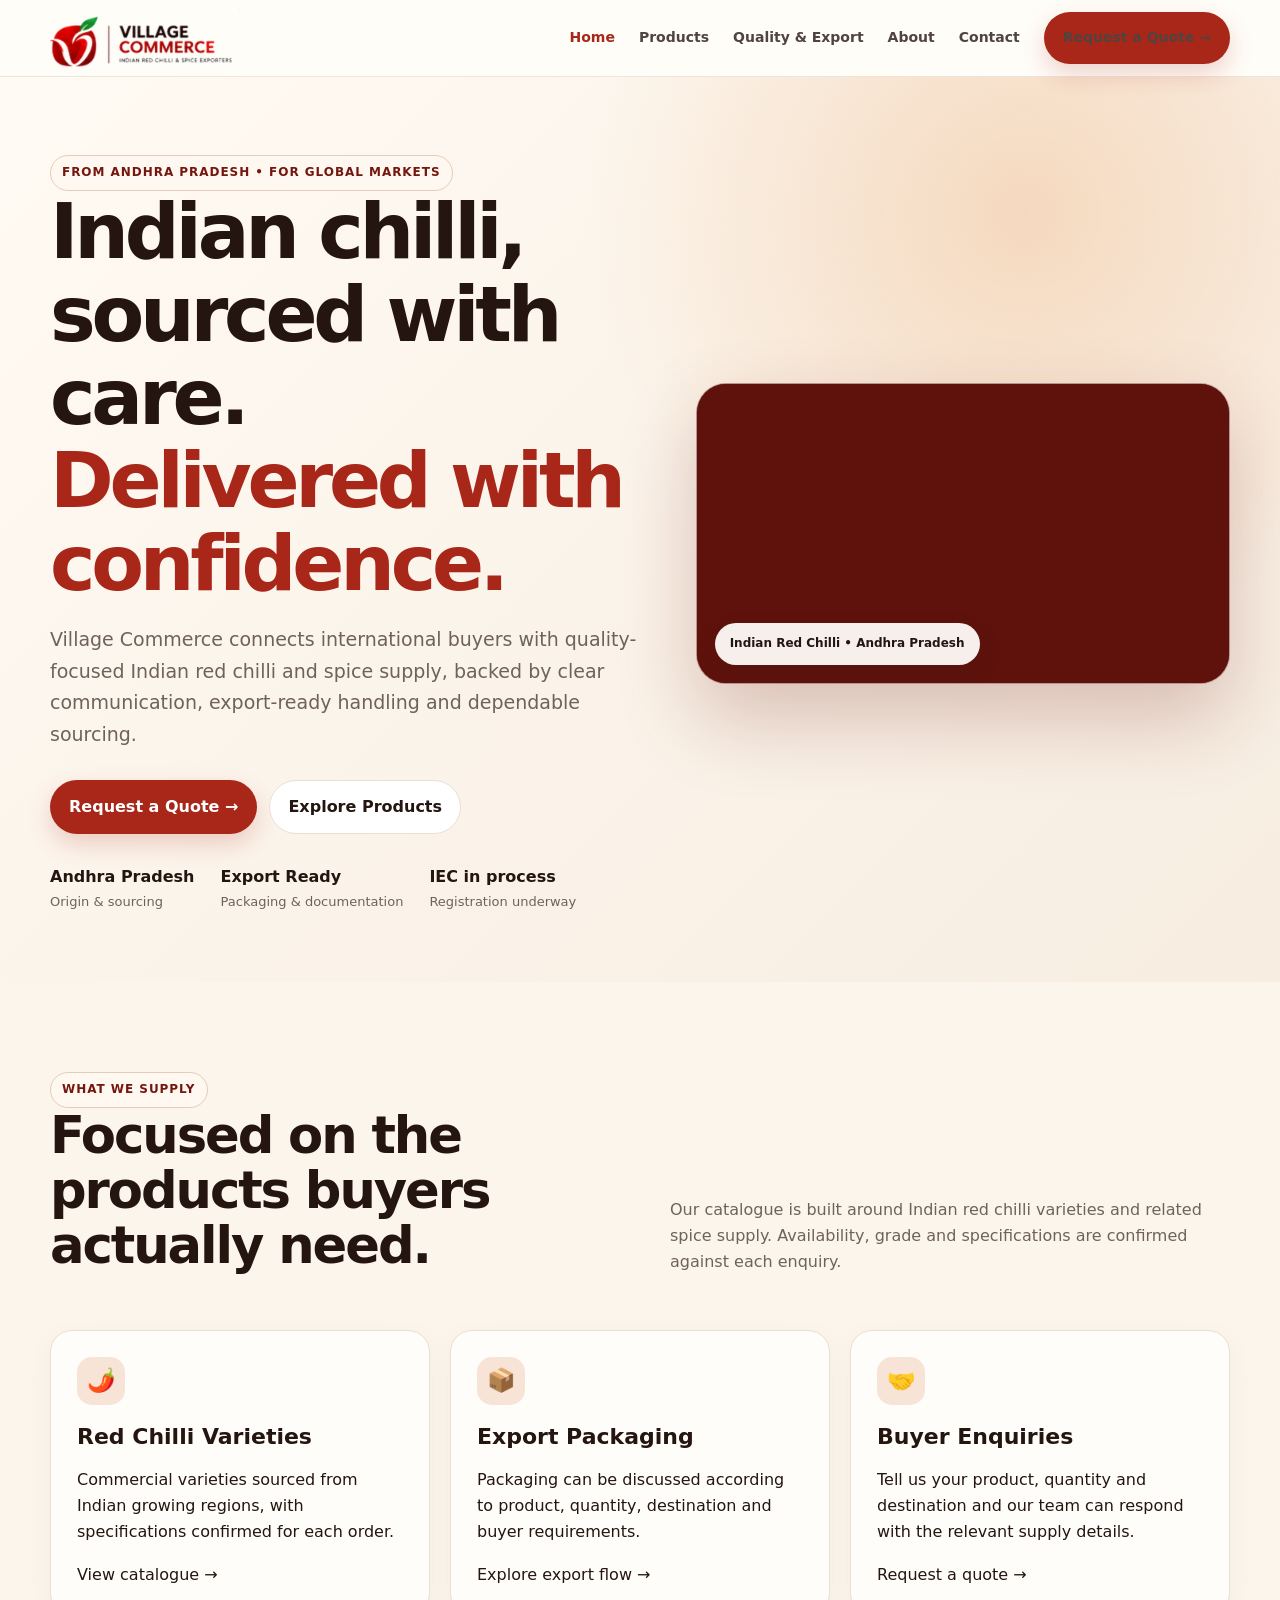
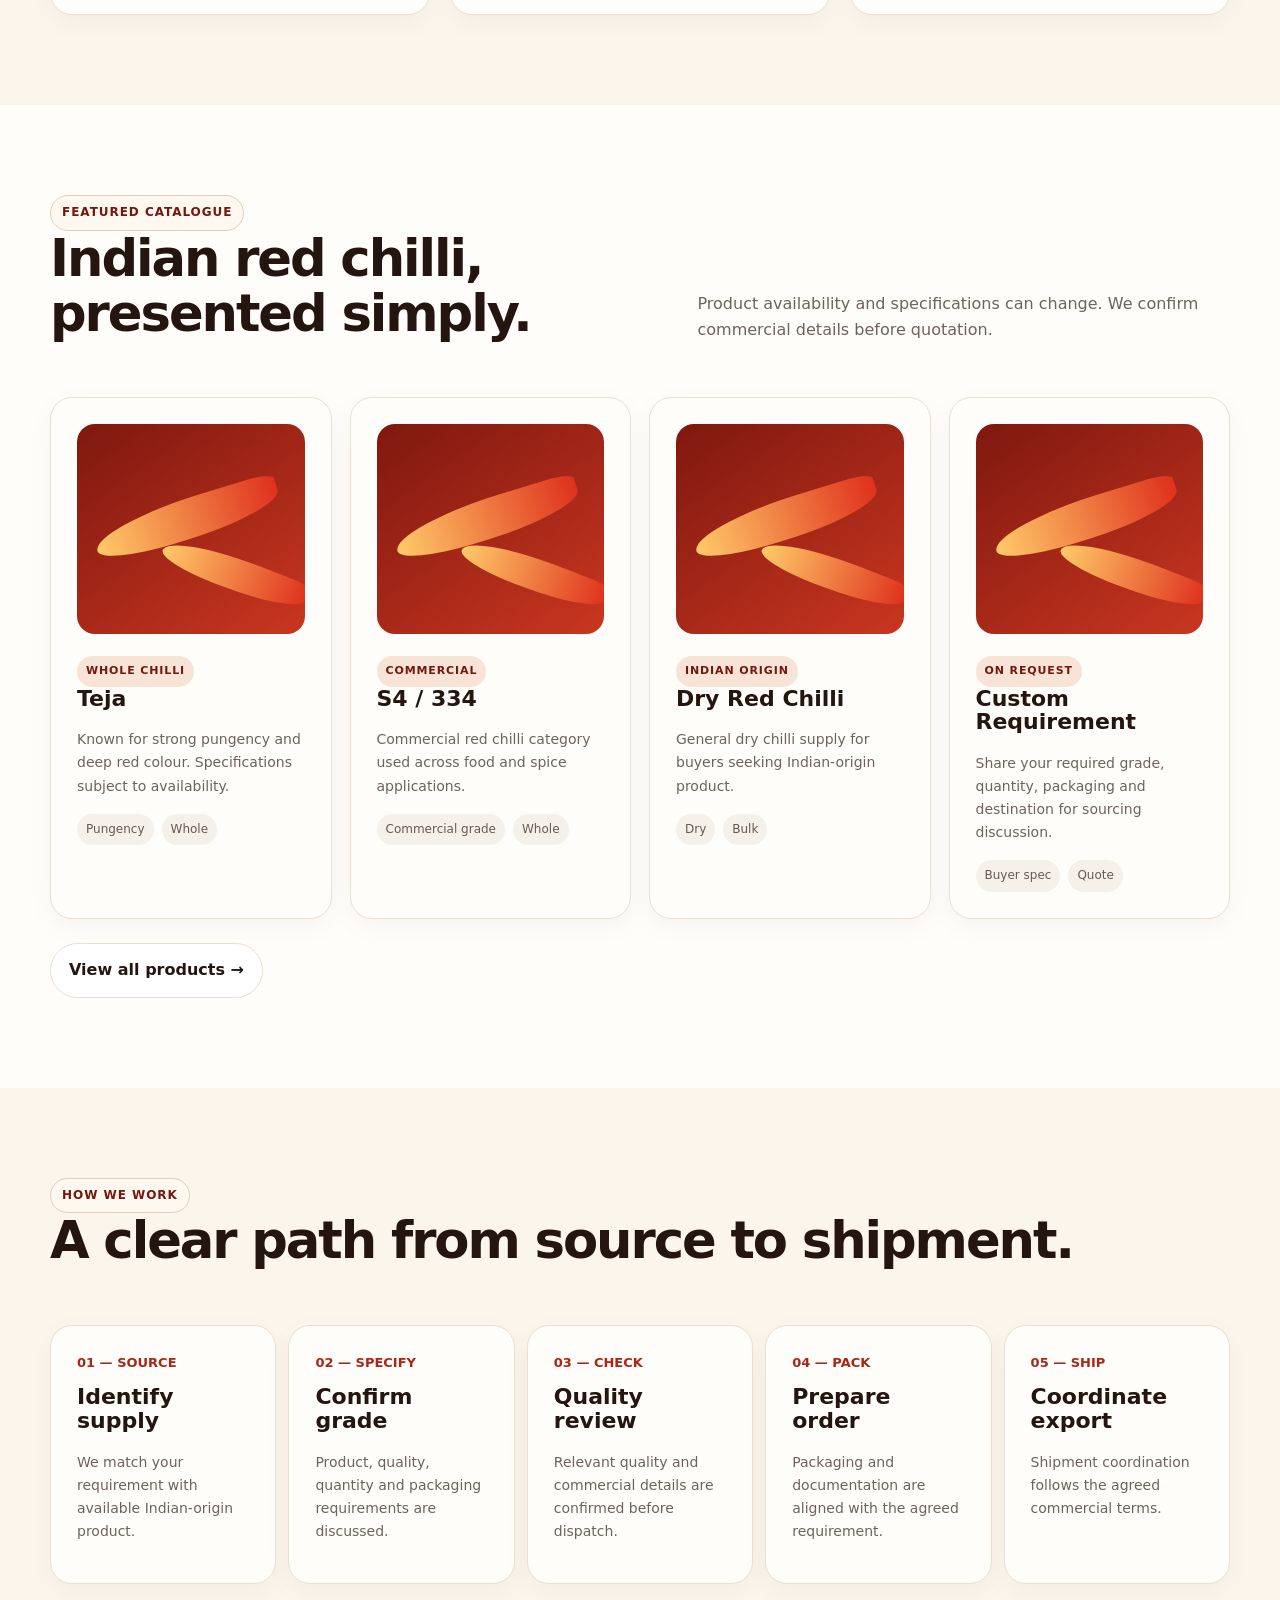
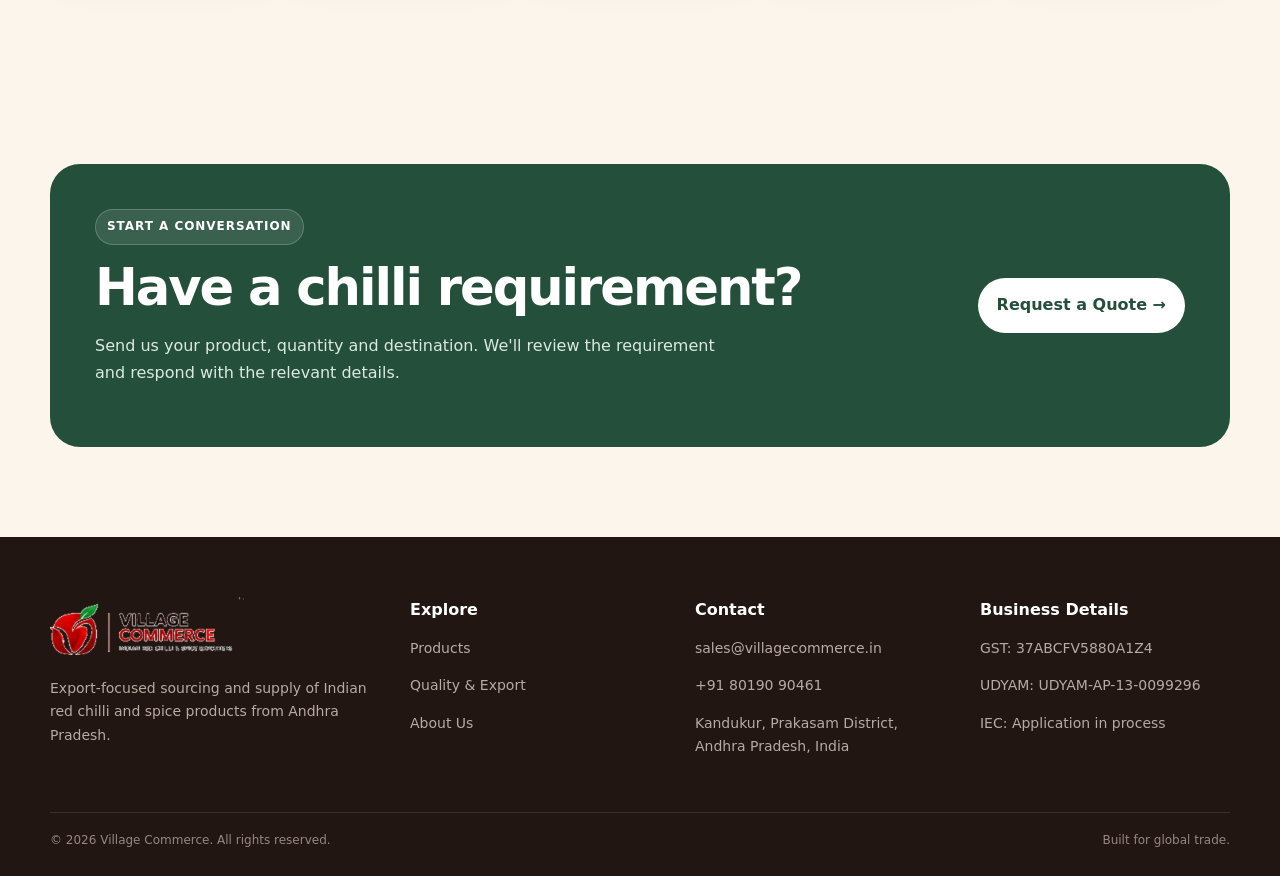
==== commit f7802b6b: "Village Commerce logo and hero video" ====
--- a/index.html
+++ b/index.html
@@ -1,7 +1,7 @@
 <!doctype html><html lang="en"><head><meta charset="utf-8"><meta name="viewport" content="width=device-width,initial-scale=1"><meta name="description" content="Village Commerce — Indian red chilli and spice exporters from Andhra Pradesh."><title>Indian Red Chilli & Spice Exporters | Village Commerce</title><link rel="stylesheet" href="styles.css"></head><body>
 <header class="site-header">
   <div class="container nav">
-    <a class="brand" href="index.html"><span class="brand-mark"></span><span>VILLAGE COMMERCE<small>Indian Red Chilli & Spice Exporters</small></span></a>
+    <a class="brand brand-image" href="index.html" aria-label="Village Commerce home"><img src="logo.png" alt="Village Commerce — Indian Red Chilli & Spice Exporters"></a>
     <button class="menu-btn" data-menu aria-label="Open menu">☰</button>
     <nav class="nav-links">
       <a class="active" href="index.html">Home</a>
@@ -24,7 +24,14 @@
 <div class="hero-actions"><a class="btn btn-primary" href="contact.html">Request a Quote →</a><a class="btn btn-secondary" href="products.html">Explore Products</a></div>
 <div class="trust-row"><div class="trust-item"><strong>Andhra Pradesh</strong>Origin & sourcing</div><div class="trust-item"><strong>Export Ready</strong>Packaging & documentation</div><div class="trust-item"><strong>IEC in process</strong>Registration underway</div></div>
 </div>
-<div class="hero-art"><div class="art-card"><span class="chilli c1"></span><span class="chilli c2"></span><span class="chilli c3"></span><span class="chilli c4"></span><div class="art-label">Premium Indian Red Chilli</div></div></div>
+<div class="hero-art hero-video-wrap">
+  <div class="hero-video-card">
+    <video class="hero-video" autoplay muted loop playsinline preload="metadata" aria-label="Village Commerce red chilli and spice video">
+      <source src="hero-video.mp4" type="video/mp4">
+    </video>
+    <div class="video-badge">Indian Red Chilli • Andhra Pradesh</div>
+  </div>
+</div>
 </div>
 </section>
 
@@ -74,7 +81,7 @@
 
 <footer class="site-footer">
   <div class="container footer-grid">
-    <div><a class="brand" href="index.html"><span class="brand-mark"></span><span>VILLAGE COMMERCE<small>Indian Red Chilli & Spice Exporters</small></span></a><p>Export-focused sourcing and supply of Indian red chilli and spice products from Andhra Pradesh.</p></div>
+    <div><a class="brand brand-image footer-brand-image" href="index.html" aria-label="Village Commerce home"><img src="logo.png" alt="Village Commerce"></a><p>Export-focused sourcing and supply of Indian red chilli and spice products from Andhra Pradesh.</p></div>
     <div><h4>Explore</h4><p><a href="products.html">Products</a></p><p><a href="quality.html">Quality & Export</a></p><p><a href="about.html">About Us</a></p></div>
     <div><h4>Contact</h4><p><a href="mailto:sales@villagecommerce.in">sales@villagecommerce.in</a></p><p><a href="tel:+918019090461">+91 80190 90461</a></p><p>Kandukur, Prakasam District, Andhra Pradesh, India</p></div>
     <div><h4>Business Details</h4><p>GST: 37ABCFV5880A1Z4</p><p>UDYAM: UDYAM-AP-13-0099296</p><p>IEC: Application in process</p></div>
--- a/styles.css
+++ b/styles.css
@@ -77,3 +77,16 @@
 .admin-shell{min-height:100vh;background:#f6f1ea}.admin-nav{background:#211612;color:#fff;padding:16px 22px;display:flex;justify-content:space-between;align-items:center}.admin-main{width:min(1200px,calc(100% - 40px));margin:30px auto}.stat-grid{display:grid;grid-template-columns:repeat(4,1fr);gap:16px}.stat{background:#fff;border:1px solid var(--line);border-radius:18px;padding:22px}.stat strong{font-size:32px;display:block}.admin-card{background:#fff;border:1px solid var(--line);border-radius:20px;padding:24px;margin-top:20px}
 @media(max-width:900px){.hero-grid,.contact-layout,.compliance{grid-template-columns:1fr}.hero-art{min-height:420px}.grid-4{grid-template-columns:repeat(2,1fr)}.steps{grid-template-columns:1fr 1fr}.footer-grid{grid-template-columns:1fr 1fr}.nav-links{display:none}.nav-links.open{display:flex;position:absolute;left:20px;right:20px;top:70px;background:#fffdf9;padding:20px;border:1px solid var(--line);border-radius:18px;flex-direction:column;align-items:flex-start;box-shadow:var(--shadow)}.menu-btn{display:block}.nav-cta{display:none}}
 @media(max-width:620px){.container{width:min(calc(100% - 28px),var(--max))}.nav{height:68px}.hero{padding:55px 0}.hero-art{min-height:340px}.art-card{width:86%}.section{padding:65px 0}.grid-3,.grid-4,.steps,.form-grid,.stat-grid,.footer-grid{grid-template-columns:1fr}.field.full{grid-column:auto}.banner{padding:30px;flex-direction:column;align-items:flex-start}.section-head{display:block}.section-head p{margin-top:12px}h1{font-size:46px}.lead{font-size:17px}.footer-bottom{display:block}}
+
+/* Uploaded Village Commerce logo */
+.brand-image{display:inline-flex;align-items:center;line-height:0}
+.brand-image img{display:block;width:253px;height:auto;max-height:58px;object-fit:contain;object-position:left center}
+.footer-brand-image img{width:230px;filter:none}
+
+/* Homepage hero video */
+.hero-video-wrap{min-height:0;display:flex;align-items:center;justify-content:center}
+.hero-video-card{position:relative;width:min(560px,100%);border-radius:30px;overflow:hidden;background:#5f120c;box-shadow:0 35px 80px rgba(112,29,19,.24);border:1px solid rgba(255,255,255,.55)}
+.hero-video{display:block;width:100%;aspect-ratio:16/9;height:auto;object-fit:cover;background:#5f120c}
+.video-badge{position:absolute;left:18px;bottom:18px;background:rgba(255,253,249,.94);color:var(--ink);padding:11px 15px;border-radius:999px;font-size:12px;font-weight:900;box-shadow:0 10px 25px rgba(49,27,18,.14)}
+@media(max-width:900px){.brand-image img{width:220px;max-height:52px}.hero-video-card{width:100%;border-radius:24px}}
+@media(max-width:620px){.brand-image img{width:190px;max-height:48px}.hero-video-card{border-radius:20px}.video-badge{left:12px;bottom:12px;font-size:10px;padding:9px 11px}}
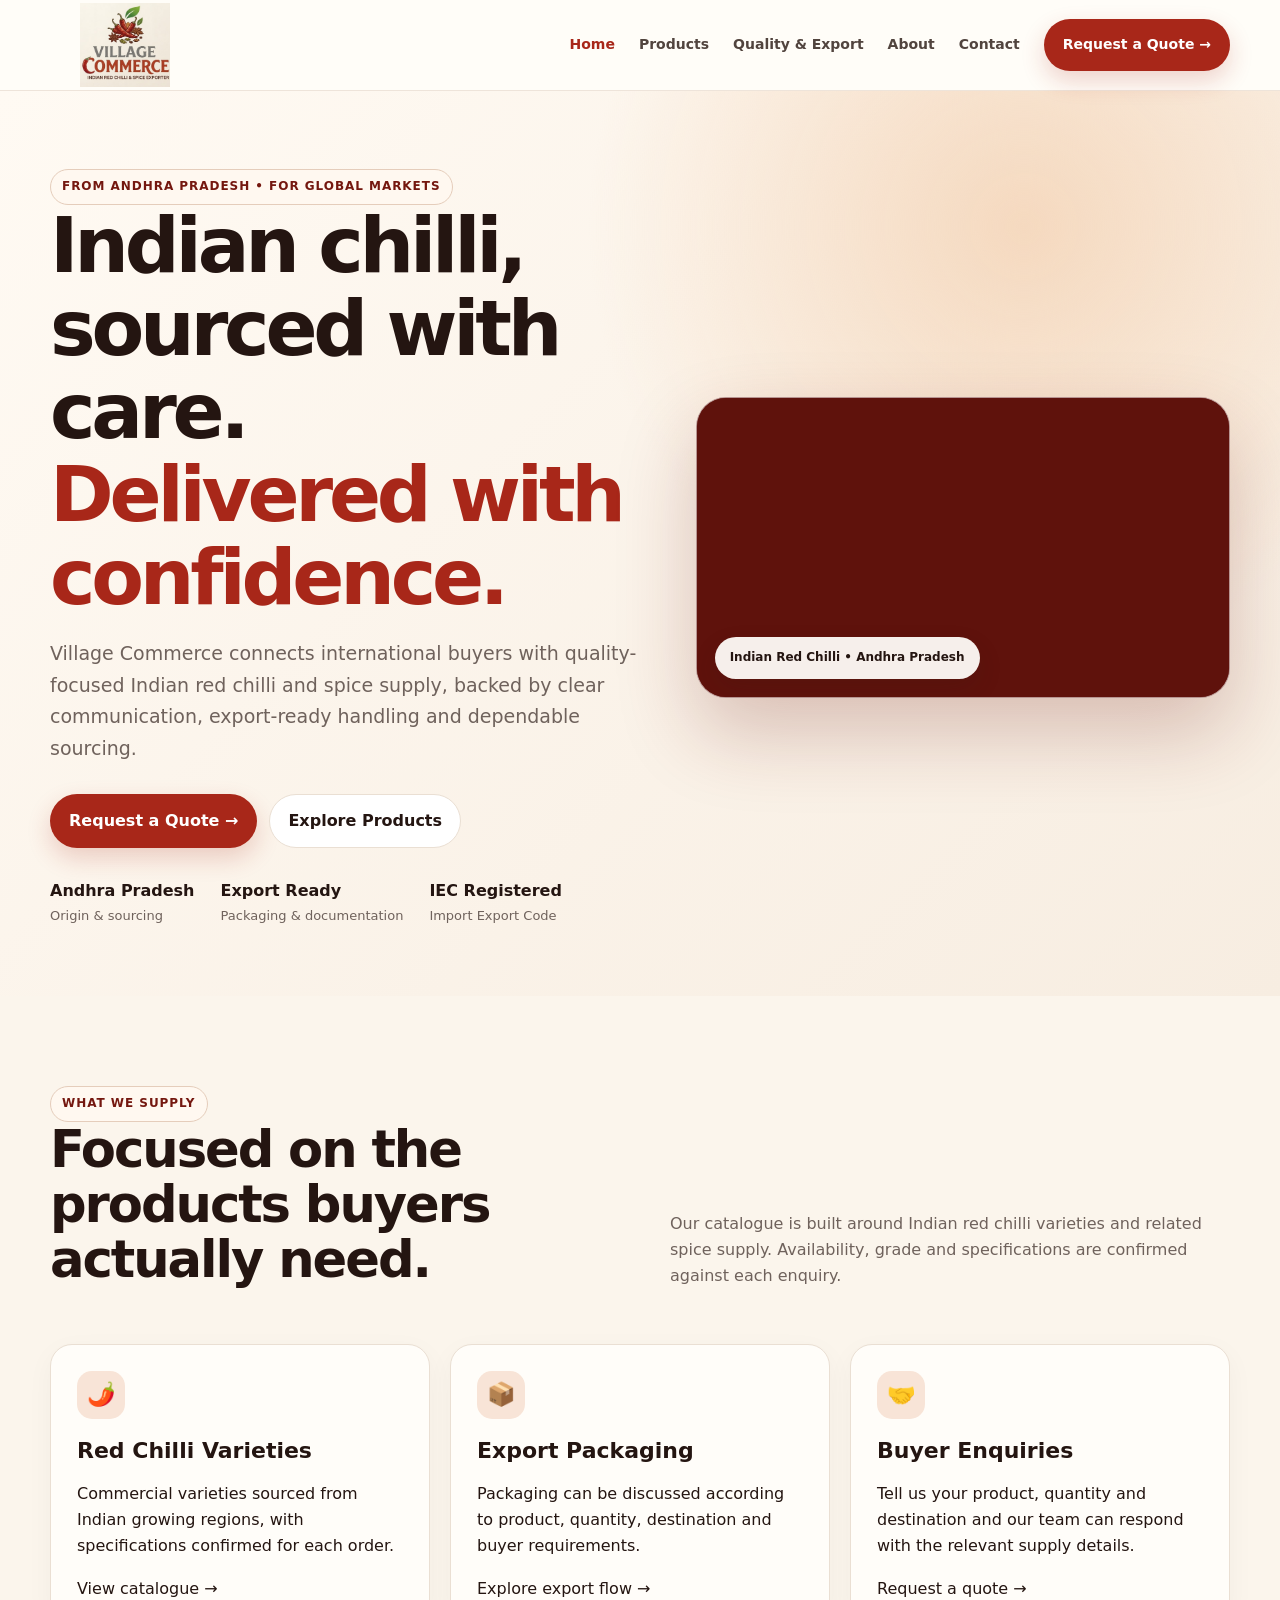
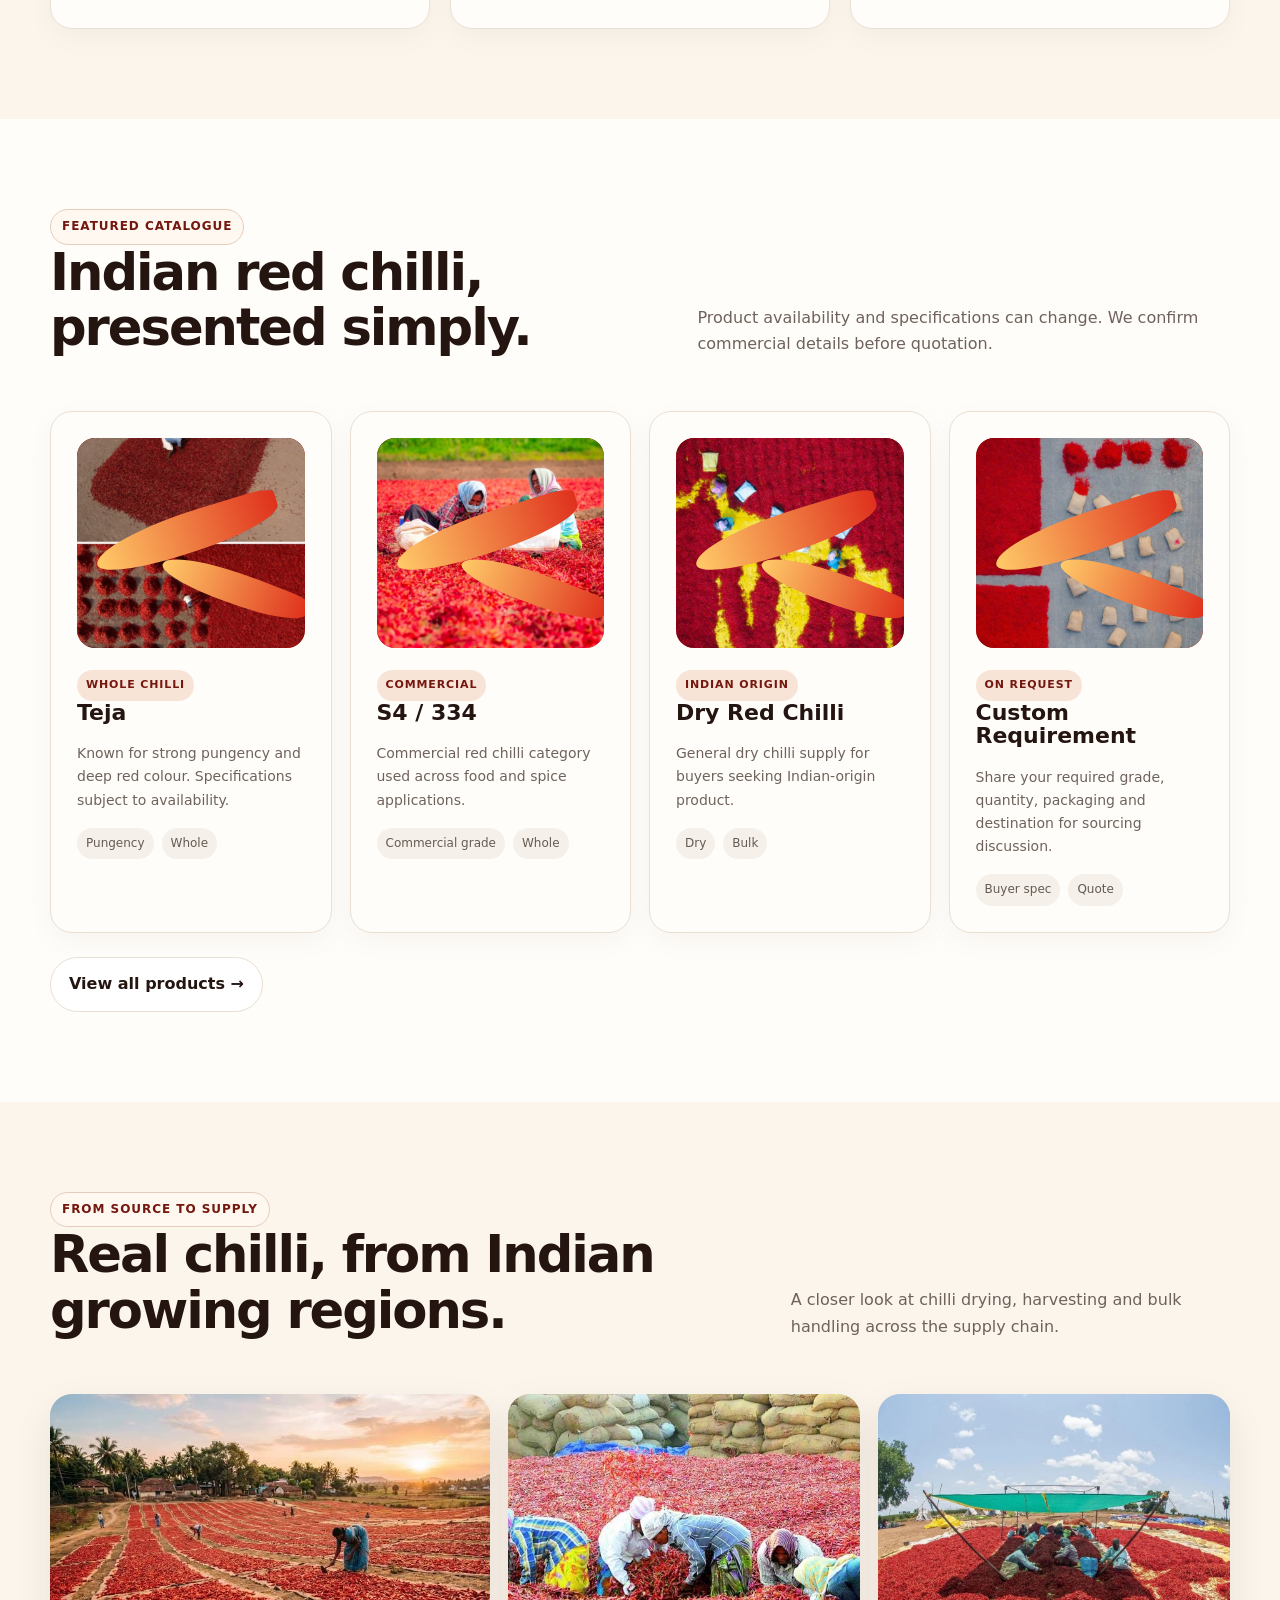
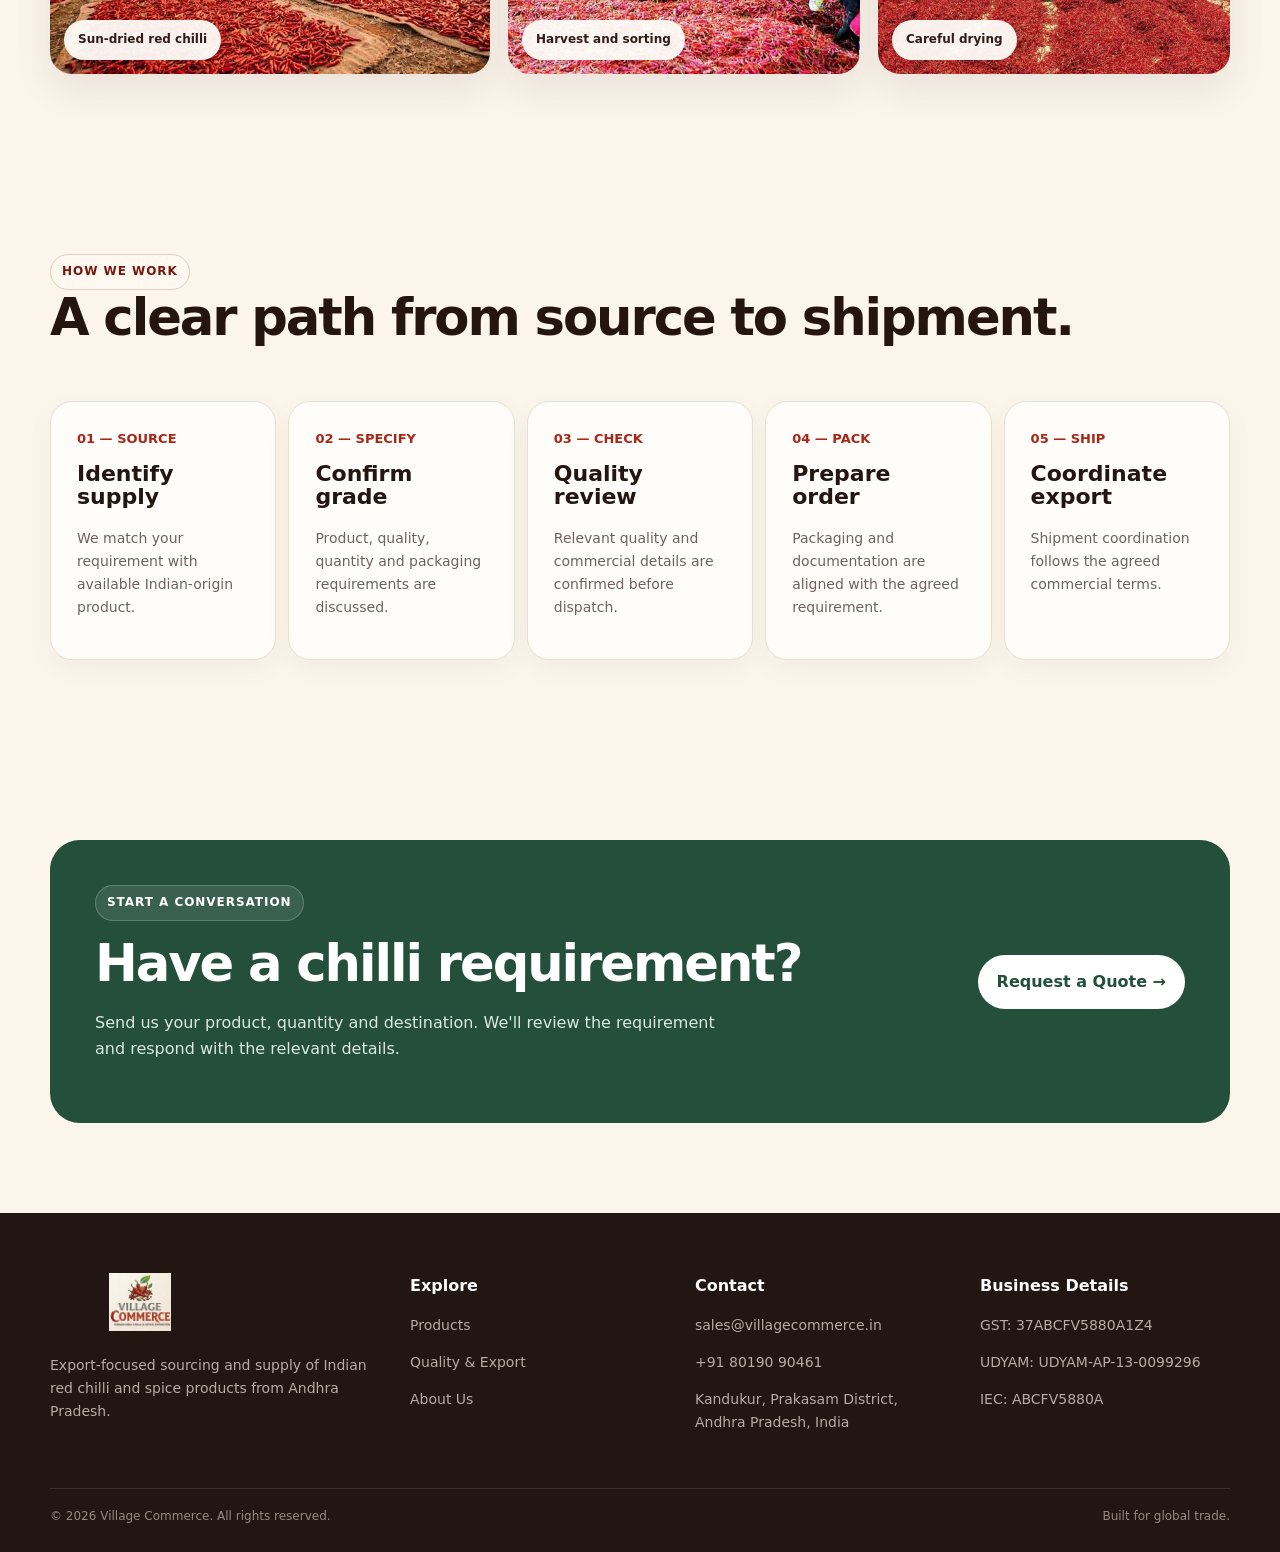
==== commit a7da4c64: "Add chilli photos and update IEC details" ====
--- a/index.html
+++ b/index.html
@@ -22,7 +22,7 @@
 <h1>Indian chilli, sourced with care. <span style="color:var(--red)">Delivered with confidence.</span></h1>
 <p class="lead">Village Commerce connects international buyers with quality-focused Indian red chilli and spice supply, backed by clear communication, export-ready handling and dependable sourcing.</p>
 <div class="hero-actions"><a class="btn btn-primary" href="contact.html">Request a Quote →</a><a class="btn btn-secondary" href="products.html">Explore Products</a></div>
-<div class="trust-row"><div class="trust-item"><strong>Andhra Pradesh</strong>Origin & sourcing</div><div class="trust-item"><strong>Export Ready</strong>Packaging & documentation</div><div class="trust-item"><strong>IEC in process</strong>Registration underway</div></div>
+<div class="trust-row"><div class="trust-item"><strong>Andhra Pradesh</strong>Origin & sourcing</div><div class="trust-item"><strong>Export Ready</strong>Packaging & documentation</div><div class="trust-item"><strong>IEC Registered</strong>Import Export Code</div></div>
 </div>
 <div class="hero-art hero-video-wrap">
   <div class="hero-video-card">
@@ -50,12 +50,23 @@
 <div class="container">
 <div class="section-head"><div><span class="eyebrow">Featured catalogue</span><h2>Indian red chilli, presented simply.</h2></div><p>Product availability and specifications can change. We confirm commercial details before quotation.</p></div>
 <div class="grid-4">
-<article class="card product-card"><div class="product-visual"></div><span class="product-tag">Whole chilli</span><h3>Teja</h3><p>Known for strong pungency and deep red colour. Specifications subject to availability.</p><div class="product-meta"><span class="pill">Pungency</span><span class="pill">Whole</span></div></article>
-<article class="card product-card"><div class="product-visual"></div><span class="product-tag">Commercial</span><h3>S4 / 334</h3><p>Commercial red chilli category used across food and spice applications.</p><div class="product-meta"><span class="pill">Commercial grade</span><span class="pill">Whole</span></div></article>
-<article class="card product-card"><div class="product-visual"></div><span class="product-tag">Indian origin</span><h3>Dry Red Chilli</h3><p>General dry chilli supply for buyers seeking Indian-origin product.</p><div class="product-meta"><span class="pill">Dry</span><span class="pill">Bulk</span></div></article>
-<article class="card product-card"><div class="product-visual"></div><span class="product-tag">On request</span><h3>Custom Requirement</h3><p>Share your required grade, quantity, packaging and destination for sourcing discussion.</p><div class="product-meta"><span class="pill">Buyer spec</span><span class="pill">Quote</span></div></article>
+<article class="card product-card"><div class="product-visual"><img src="assets/chilli-sun-drying.jpg" alt="Dried red chillies" loading="lazy"></div><span class="product-tag">Whole chilli</span><h3>Teja</h3><p>Known for strong pungency and deep red colour. Specifications subject to availability.</p><div class="product-meta"><span class="pill">Pungency</span><span class="pill">Whole</span></div></article>
+<article class="card product-card"><div class="product-visual"><img src="assets/chilli-bulk.jpg" alt="Red chilli bulk supply" loading="lazy"></div><span class="product-tag">Commercial</span><h3>S4 / 334</h3><p>Commercial red chilli category used across food and spice applications.</p><div class="product-meta"><span class="pill">Commercial grade</span><span class="pill">Whole</span></div></article>
+<article class="card product-card"><div class="product-visual"><img src="assets/chilli-ground-drying.jpg" alt="Indian dry red chilli" loading="lazy"></div><span class="product-tag">Indian origin</span><h3>Dry Red Chilli</h3><p>General dry chilli supply for buyers seeking Indian-origin product.</p><div class="product-meta"><span class="pill">Dry</span><span class="pill">Bulk</span></div></article>
+<article class="card product-card"><div class="product-visual"><img src="assets/chilli-sacks.jpg" alt="Sacks prepared for chilli handling" loading="lazy"></div><span class="product-tag">On request</span><h3>Custom Requirement</h3><p>Share your required grade, quantity, packaging and destination for sourcing discussion.</p><div class="product-meta"><span class="pill">Buyer spec</span><span class="pill">Quote</span></div></article>
 </div>
 <div style="margin-top:24px"><a class="btn btn-secondary" href="products.html">View all products →</a></div>
+</div>
+</section>
+
+<section class="section source-gallery-section">
+<div class="container">
+<div class="section-head"><div><span class="eyebrow">From source to supply</span><h2>Real chilli, from Indian growing regions.</h2></div><p>A closer look at chilli drying, harvesting and bulk handling across the supply chain.</p></div>
+<div class="photo-grid">
+  <figure class="photo-tile photo-tile-large"><img src="assets/chilli-drying-wide.jpg" alt="Red chillies drying in the sun in an Indian growing region" loading="lazy"><figcaption>Sun-dried red chilli</figcaption></figure>
+  <figure class="photo-tile"><img src="assets/chilli-field-workers.jpg" alt="Workers handling red chillies during harvest" loading="lazy"><figcaption>Harvest and sorting</figcaption></figure>
+  <figure class="photo-tile"><img src="assets/chilli-harvest-aerial.jpg" alt="Aerial view of red chillies spread out for drying" loading="lazy"><figcaption>Careful drying</figcaption></figure>
+</div>
 </div>
 </section>
 
@@ -84,7 +95,7 @@
     <div><a class="brand brand-image footer-brand-image" href="index.html" aria-label="Village Commerce home"><img src="logo.png" alt="Village Commerce"></a><p>Export-focused sourcing and supply of Indian red chilli and spice products from Andhra Pradesh.</p></div>
     <div><h4>Explore</h4><p><a href="products.html">Products</a></p><p><a href="quality.html">Quality & Export</a></p><p><a href="about.html">About Us</a></p></div>
     <div><h4>Contact</h4><p><a href="mailto:sales@villagecommerce.in">sales@villagecommerce.in</a></p><p><a href="tel:+918019090461">+91 80190 90461</a></p><p>Kandukur, Prakasam District, Andhra Pradesh, India</p></div>
-    <div><h4>Business Details</h4><p>GST: 37ABCFV5880A1Z4</p><p>UDYAM: UDYAM-AP-13-0099296</p><p>IEC: Application in process</p></div>
+    <div><h4>Business Details</h4><p>GST: 37ABCFV5880A1Z4</p><p>UDYAM: UDYAM-AP-13-0099296</p><p>IEC: ABCFV5880A</p></div>
   </div>
   <div class="container footer-bottom"><span>© <span data-year></span> Village Commerce. All rights reserved.</span><span>Built for global trade.</span></div>
 </footer>
--- a/styles.css
+++ b/styles.css
@@ -90,3 +90,86 @@
 .video-badge{position:absolute;left:18px;bottom:18px;background:rgba(255,253,249,.94);color:var(--ink);padding:11px 15px;border-radius:999px;font-size:12px;font-weight:900;box-shadow:0 10px 25px rgba(49,27,18,.14)}
 @media(max-width:900px){.brand-image img{width:220px;max-height:52px}.hero-video-card{width:100%;border-radius:24px}}
 @media(max-width:620px){.brand-image img{width:190px;max-height:48px}.hero-video-card{border-radius:20px}.video-badge{left:12px;bottom:12px;font-size:10px;padding:9px 11px}}
+
+
+/* Final brand refinements — uploaded Village Commerce logo */
+.nav-links .nav-cta,
+.nav-links .nav-cta:hover,
+.nav-links .nav-cta:focus {
+  color: #ffffff !important;
+  background: var(--red);
+  text-decoration: none;
+}
+
+.brand-image {
+  display: inline-flex;
+  align-items: center;
+  flex: 0 0 auto;
+}
+
+.brand-image img {
+  display: block;
+  width: 170px;
+  height: 70px;
+  object-fit: contain;
+  object-position: center;
+  border-radius: 4px;
+}
+
+.footer-brand-image img {
+  width: 190px;
+  height: 100px;
+}
+
+@media (max-width: 900px) {
+  .brand-image img {
+    width: 170px;
+    height: 70px;
+  }
+}
+
+@media (max-width: 620px) {
+  .brand-image img {
+    width: 145px;
+    height: 62px;
+  }
+}
+
+/* Homepage header logo — use the uploaded Village Commerce artwork at a larger, readable size */
+.site-header .brand-image img {
+  width: 150px;
+  height: 84px;
+  max-height: none;
+  object-fit: contain;
+  object-position: center;
+  border-radius: 0;
+}
+.site-header .nav {
+  min-height: 90px;
+  height: 90px;
+}
+.footer-brand-image img {
+  width: 180px;
+  height: 150px;
+  object-fit: contain;
+}
+@media (max-width: 900px) {
+  .site-header .brand-image img { width: 135px; height: 78px; }
+  .site-header .nav { min-height: 84px; height: 84px; }
+}
+@media (max-width: 620px) {
+  .site-header .brand-image img { width: 120px; height: 70px; }
+  .site-header .nav { min-height: 76px; height: 76px; }
+}
+
+
+/* Real Village Commerce chilli photography */
+.product-visual{overflow:hidden;position:relative;min-height:190px}
+.product-visual img{display:block;width:100%;height:210px;object-fit:cover;border-radius:inherit}
+.photo-grid{display:grid;grid-template-columns:1.25fr 1fr 1fr;gap:18px;margin-top:28px}
+.photo-tile{margin:0;position:relative;overflow:hidden;border-radius:22px;background:#ead9c6;min-height:230px;box-shadow:0 15px 38px rgba(72,30,18,.09)}
+.photo-tile img{display:block;width:100%;height:280px;object-fit:cover;transition:transform .45s ease}
+.photo-tile:hover img{transform:scale(1.035)}
+.photo-tile figcaption{position:absolute;left:14px;bottom:14px;padding:10px 14px;border-radius:999px;background:rgba(255,253,249,.94);color:#321c17;font-size:12px;font-weight:800;box-shadow:0 6px 20px rgba(0,0,0,.08)}
+.photo-tile-large img{height:280px}
+@media(max-width:760px){.photo-grid{grid-template-columns:1fr;gap:14px}.photo-tile img,.photo-tile-large img{height:230px}.product-visual img{height:220px}}
